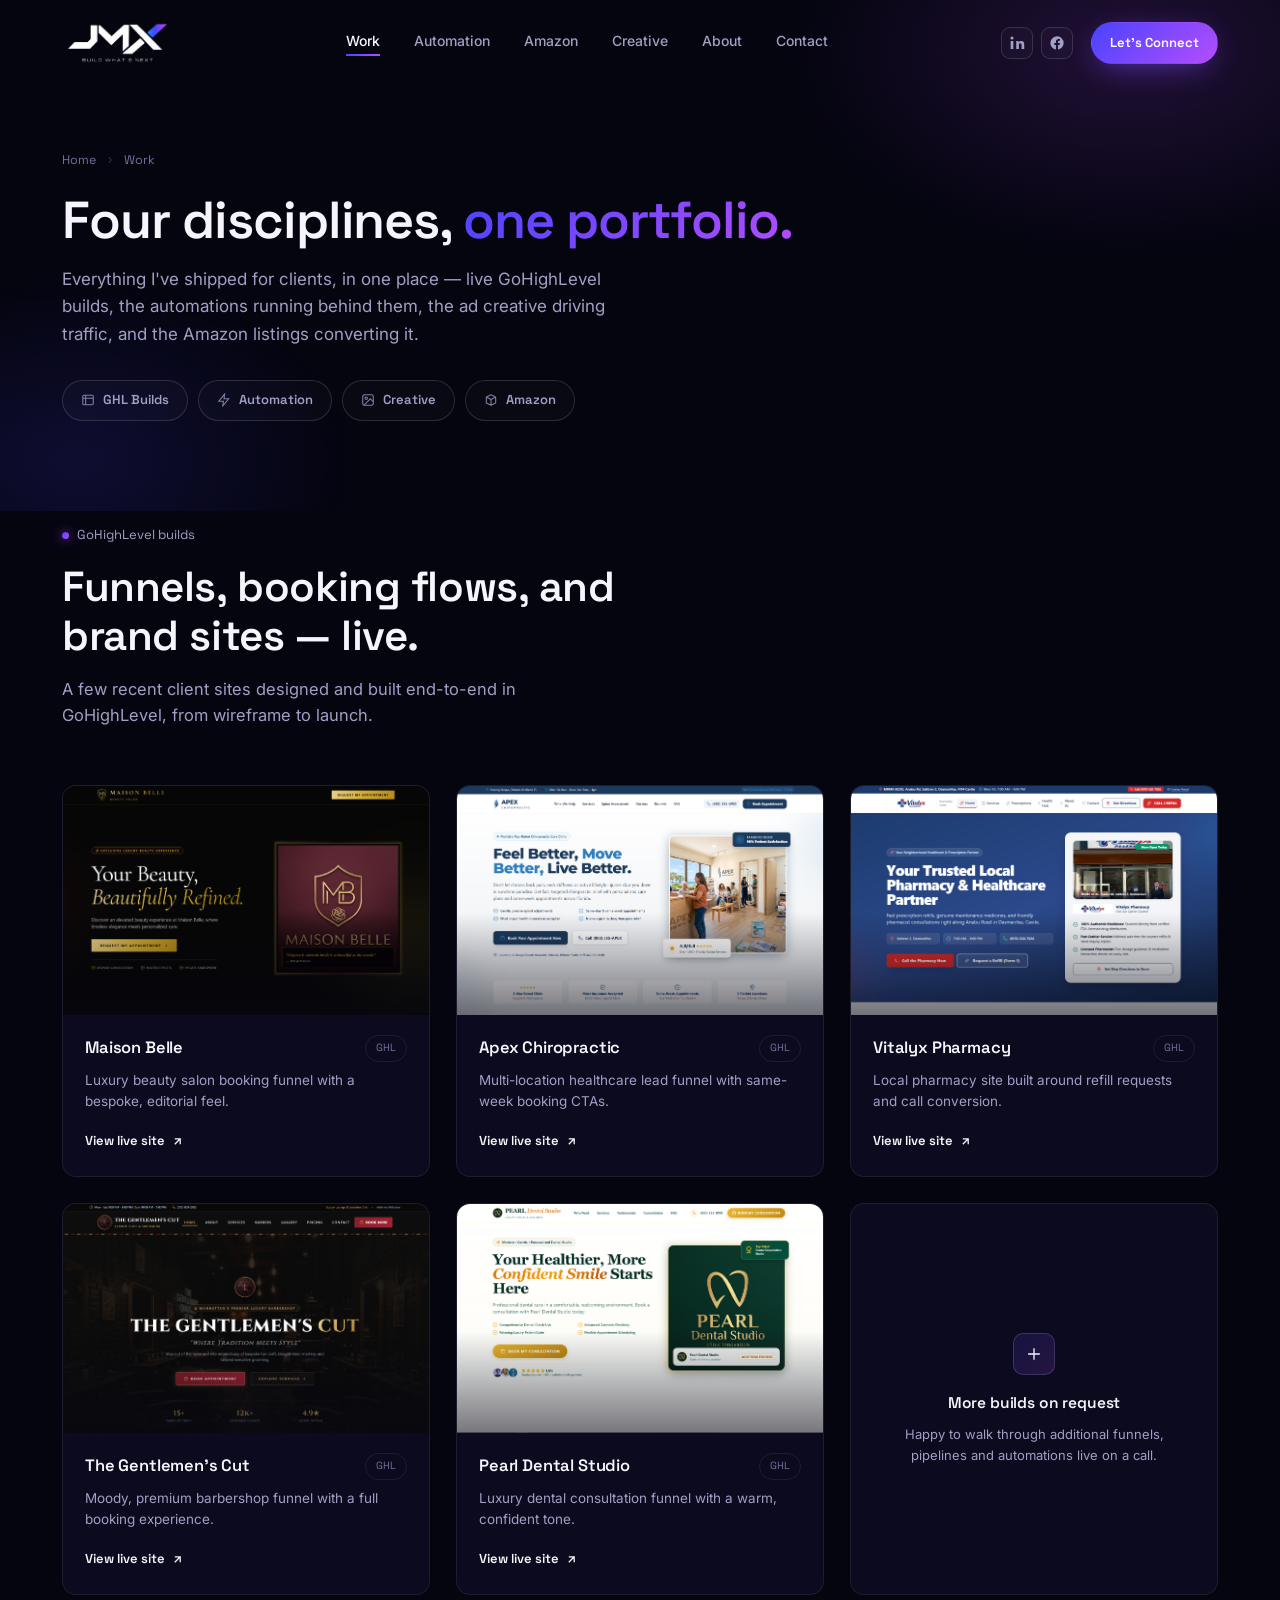
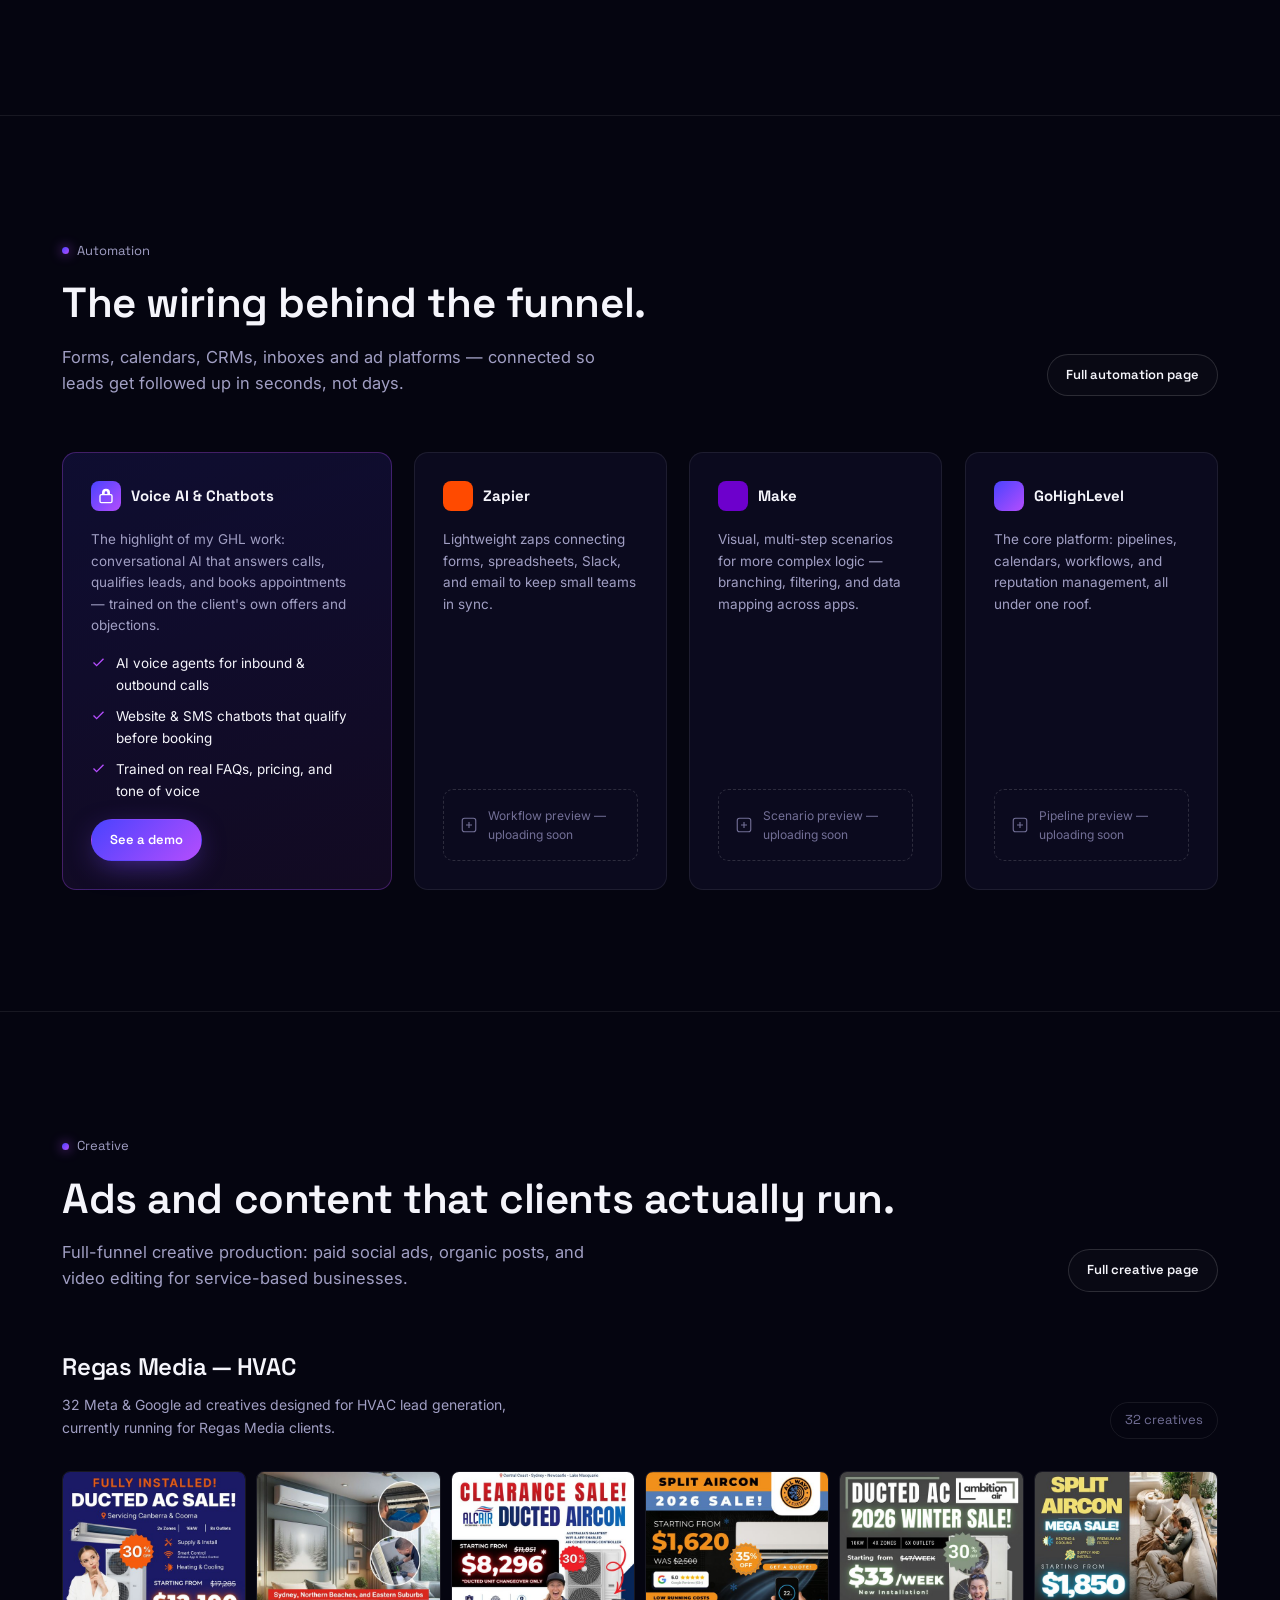
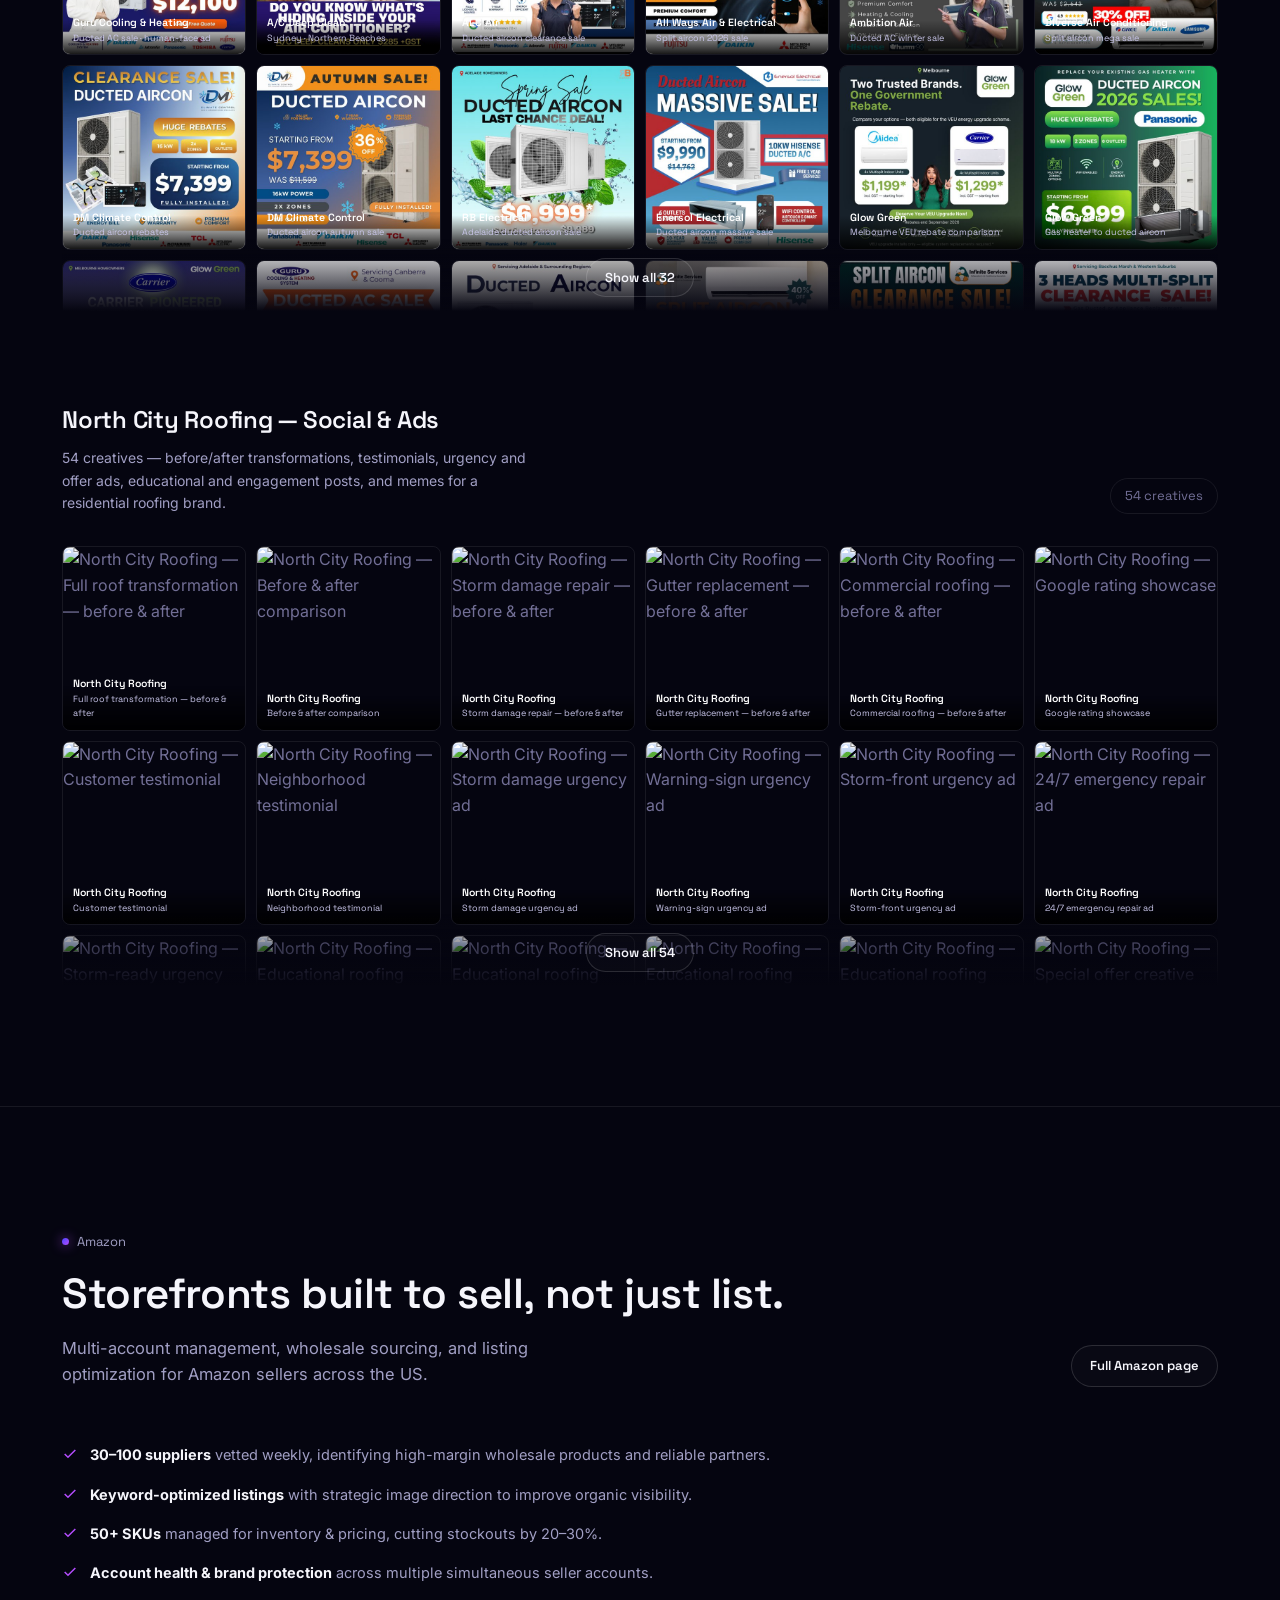
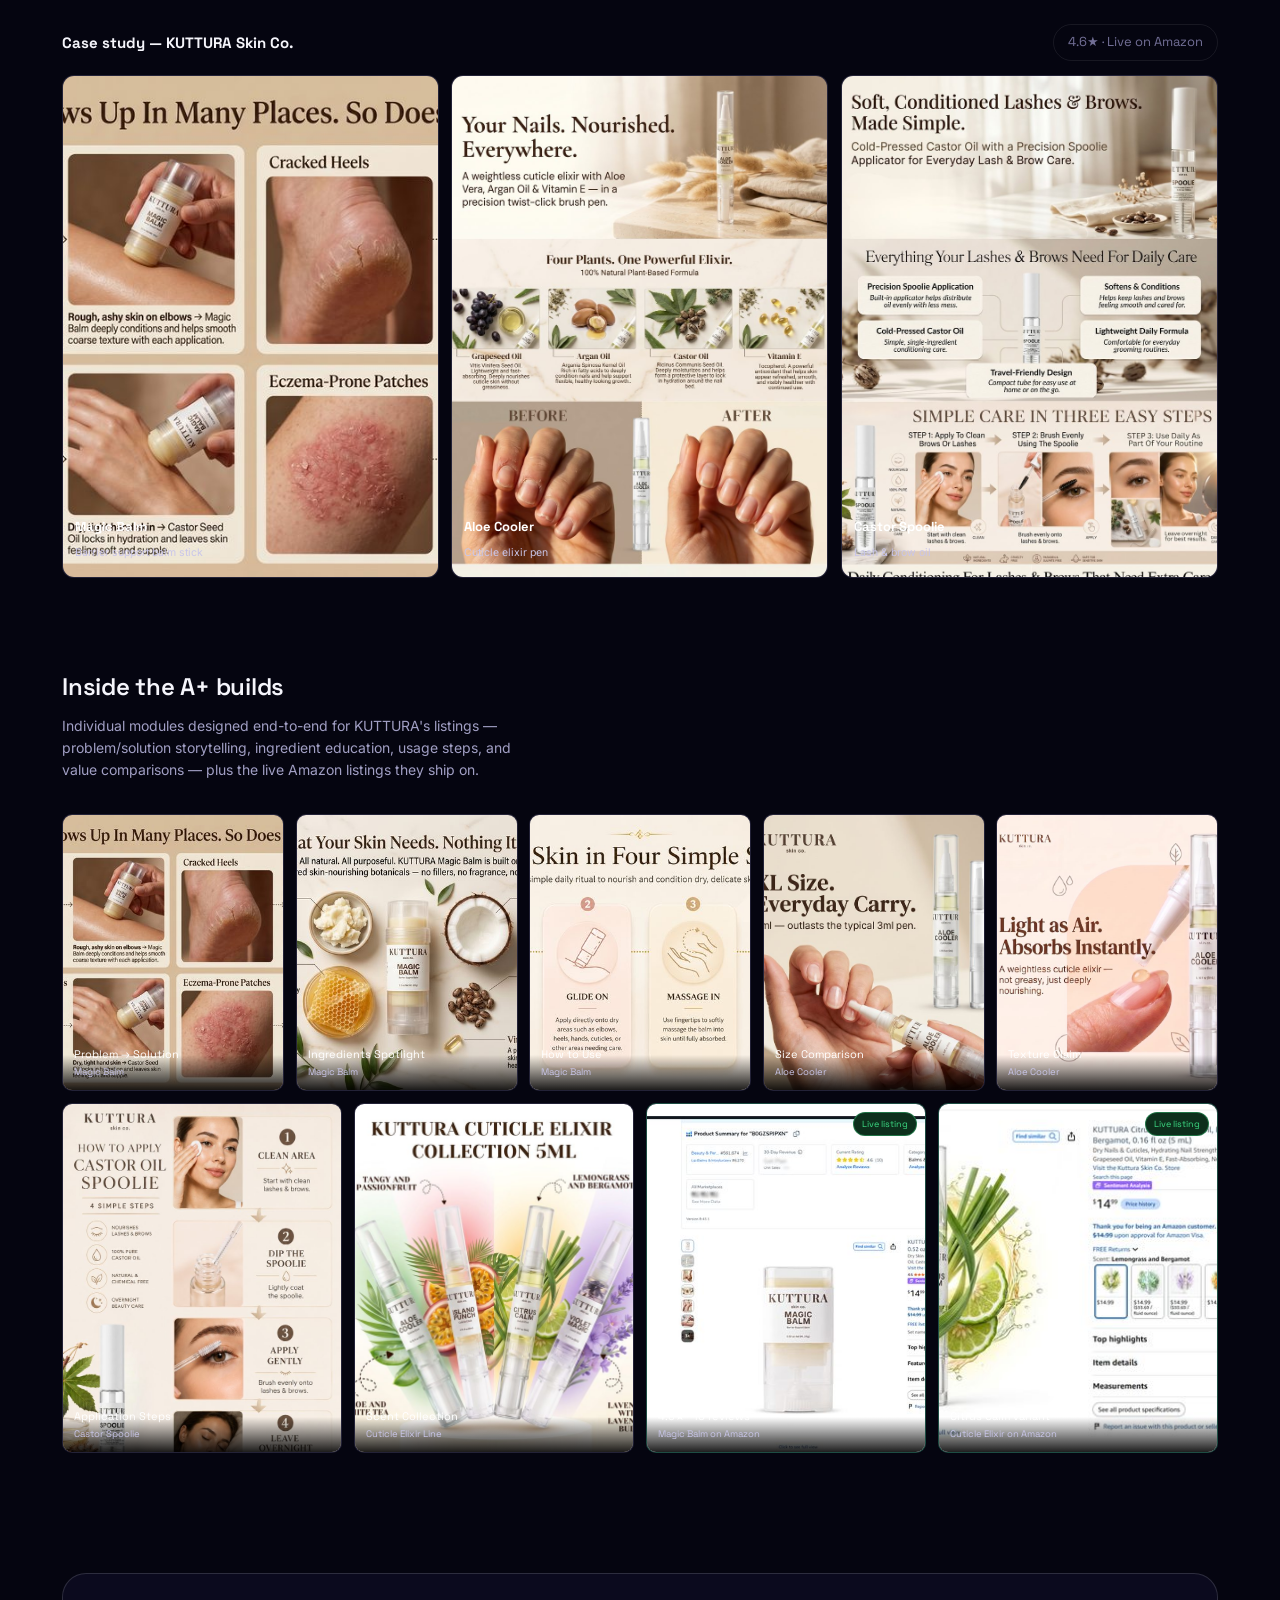
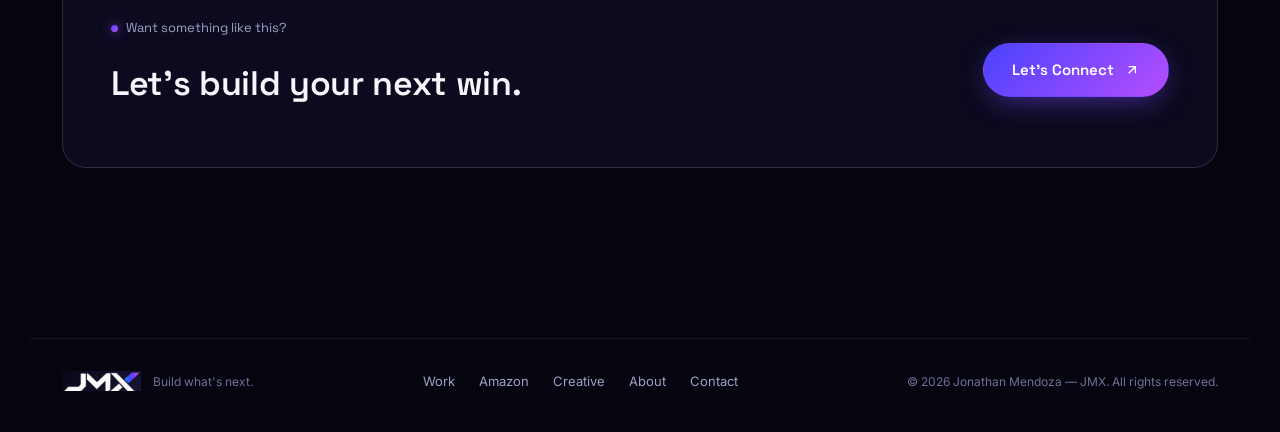
==== work.html @ 0660220a "Add files via upload" ====
<!DOCTYPE html>
<html lang="en">
<head>
<meta charset="UTF-8">
<meta name="viewport" content="width=device-width, initial-scale=1.0">
<link rel="icon" type="image/png" sizes="512x512" href="images/favicons/favicon-512.png">
<link rel="icon" type="image/png" sizes="48x48" href="images/favicons/favicon-48.png">
<link rel="icon" type="image/png" sizes="32x32" href="images/favicons/favicon-32.png">
<link rel="icon" type="image/png" sizes="16x16" href="images/favicons/favicon-16.png">
<link rel="apple-touch-icon" sizes="180x180" href="images/favicons/favicon-180.png">
<link rel="shortcut icon" href="images/favicons/favicon-32.png">
<title>Work — JMX | GHL, Automation, Creative &amp; Amazon by Jonathan Mendoza</title>
<meta name="description" content="The full portfolio: GoHighLevel funnels, AI automations, paid social creative, and Amazon A+ content — all designed and built end-to-end by Jonathan Mendoza (JMX).">
<link rel="preconnect" href="https://fonts.googleapis.com">
<link rel="preconnect" href="https://fonts.gstatic.com" crossorigin>
<link href="https://fonts.googleapis.com/css2?family=Space+Grotesk:wght@500;600;700&family=Inter:wght@400;500;600&display=swap" rel="stylesheet">
<link rel="stylesheet" href="style.css">
</head>
<body data-page="work">

<header class="nav">
  <div class="wrap">
    <a href="index.html" class="brand"><img src="assets/logo-nobg.png" alt="JMX — Build What's Next"></a>
    <nav class="nav-links" id="navLinks">
      <a href="work.html" data-page="work">Work</a>
      <a href="automation.html" data-page="automation">Automation</a>
      <a href="amazon.html" data-page="amazon">Amazon</a>
      <a href="creative.html" data-page="creative">Creative</a>
      <a href="about.html" data-page="about">About</a>
      <a href="contact.html" data-page="contact">Contact</a>
    </nav>
    <div class="nav-cta">
      <div class="nav-social">
        <a href="https://www.linkedin.com/in/jonathan-mendoza-c/" target="_blank" rel="noopener" class="nav-social-link" aria-label="Jonathan Mendoza on LinkedIn"><svg width="16" height="16" viewBox="0 0 24 24" fill="currentColor"><rect x="2.5" y="9" width="4" height="12"/><circle cx="4.5" cy="4.5" r="2.3"/><path d="M10.5 9h3.8v2.1h.05c.53-1 1.83-2.1 3.76-2.1 4.02 0 4.76 2.5 4.76 5.9V21h-4v-5.6c0-1.34-.02-3.06-1.87-3.06-1.87 0-2.16 1.46-2.16 2.96V21h-4V9z"/></svg></a>
        <a href="https://www.facebook.com/jonathan.mendoza.7839" target="_blank" rel="noopener" class="nav-social-link" aria-label="Jonathan Mendoza on Facebook"><svg width="16" height="16" viewBox="0 0 24 24" fill="currentColor"><path d="M22 12a10 10 0 10-11.56 9.88v-6.99H7.9V12h2.54V9.8c0-2.5 1.49-3.89 3.78-3.89 1.1 0 2.24.2 2.24.2v2.46h-1.26c-1.24 0-1.63.77-1.63 1.56V12h2.78l-.44 2.89h-2.34v6.99A10 10 0 0022 12z"/></svg></a>
      </div>
      <a href="contact.html" class="btn btn-primary btn-sm">Let's Connect</a>
      <button class="nav-toggle" aria-label="Toggle menu" aria-expanded="false" id="navToggle">
        <svg width="22" height="22" viewBox="0 0 24 24" fill="none" stroke="currentColor" stroke-width="2"><path d="M3 6h18M3 12h18M3 18h18"/></svg>
      </button>
    </div>
  </div>
</header>

<!-- ============================================================ HERO -->
<section class="page-hero">
  <div class="wrap">
    <div class="page-crumb reveal"><a href="index.html">Home</a><svg width="12" height="12" viewBox="0 0 24 24" fill="none" stroke="currentColor" stroke-width="2"><path d="M9 6l6 6-6 6"/></svg><span>Work</span></div>
    <h1 class="reveal">Four disciplines, <span>one portfolio.</span></h1>
    <p class="sub reveal">Everything I've shipped for clients, in one place — live GoHighLevel builds, the automations running behind them, the ad creative driving traffic, and the Amazon listings converting it.</p>
    <div class="work-subnav reveal">
      <a href="#ghl-builds"><svg width="14" height="14" viewBox="0 0 24 24" fill="none" stroke="currentColor" stroke-width="1.8"><rect x="3" y="4" width="18" height="16" rx="2"/><path d="M3 9h18M8 4v16"/></svg>GHL Builds</a>
      <a href="#automation-work"><svg width="14" height="14" viewBox="0 0 24 24" fill="none" stroke="currentColor" stroke-width="1.8"><path d="M13 2L3 14h8l-1 8 10-12h-8l1-8z"/></svg>Automation</a>
      <a href="#creative-work"><svg width="14" height="14" viewBox="0 0 24 24" fill="none" stroke="currentColor" stroke-width="1.8"><rect x="3" y="3" width="18" height="18" rx="3"/><circle cx="9" cy="9" r="2"/><path d="M21 15l-5-5L5 21"/></svg>Creative</a>
      <a href="#amazon-work"><svg width="14" height="14" viewBox="0 0 24 24" fill="none" stroke="currentColor" stroke-width="1.8"><path d="M20 7l-8-4-8 4m16 0l-8 4m8-4v10l-8 4m0-10L4 7m8 4v10M4 7v10l8 4"/></svg>Amazon</a>
    </div>
  </div>
</section>

<!-- ============================================================ GHL BUILDS -->
<section class="section-pad" id="ghl-builds" style="padding-top:10px;">
  <div class="wrap">
    <div class="section-head reveal">
      <span class="kicker">GoHighLevel builds</span>
      <h2>Funnels, booking flows, and brand sites — live.</h2>
      <p class="lede">A few recent client sites designed and built end-to-end in GoHighLevel, from wireframe to launch.</p>
    </div>
    <div class="work-grid" data-stagger>
      <a class="work-card tilt" href="https://belle-booking.vibepreview.com/" target="_blank" rel="noopener">
        <div class="work-shot"><img src="assets/work-maisonbelle.png" alt="Maison Belle website"></div>
        <div class="work-body">
          <div class="row"><h3>Maison Belle</h3><span class="stack-pill">GHL</span></div>
          <p>Luxury beauty salon booking funnel with a bespoke, editorial feel.</p>
          <span class="work-link">View live site <svg width="13" height="13" viewBox="0 0 24 24" fill="none" stroke="currentColor" stroke-width="2.4"><path d="M7 17L17 7M7 7h10v10"/></svg></span>
        </div>
      </a>
      <a class="work-card tilt" href="https://apex-chiropractic.vibepreview.com/" target="_blank" rel="noopener">
        <div class="work-shot"><img src="assets/work-apex.png" alt="Apex Chiropractic website"></div>
        <div class="work-body">
          <div class="row"><h3>Apex Chiropractic</h3><span class="stack-pill">GHL</span></div>
          <p>Multi-location healthcare lead funnel with same-week booking CTAs.</p>
          <span class="work-link">View live site <svg width="13" height="13" viewBox="0 0 24 24" fill="none" stroke="currentColor" stroke-width="2.4"><path d="M7 17L17 7M7 7h10v10"/></svg></span>
        </div>
      </a>
      <a class="work-card tilt" href="https://vitalyx-connect-2.vibepreview.com/" target="_blank" rel="noopener">
        <div class="work-shot"><img src="assets/work-vitalyx.png" alt="Vitalyx Pharmacy website"></div>
        <div class="work-body">
          <div class="row"><h3>Vitalyx Pharmacy</h3><span class="stack-pill">GHL</span></div>
          <p>Local pharmacy site built around refill requests and call conversion.</p>
          <span class="work-link">View live site <svg width="13" height="13" viewBox="0 0 24 24" fill="none" stroke="currentColor" stroke-width="2.4"><path d="M7 17L17 7M7 7h10v10"/></svg></span>
        </div>
      </a>
      <a class="work-card tilt" href="https://gentlemen-s-elite.vibepreview.com/" target="_blank" rel="noopener">
        <div class="work-shot"><img src="assets/work-gentlemen.png" alt="The Gentlemen's Cut website"></div>
        <div class="work-body">
          <div class="row"><h3>The Gentlemen's Cut</h3><span class="stack-pill">GHL</span></div>
          <p>Moody, premium barbershop funnel with a full booking experience.</p>
          <span class="work-link">View live site <svg width="13" height="13" viewBox="0 0 24 24" fill="none" stroke="currentColor" stroke-width="2.4"><path d="M7 17L17 7M7 7h10v10"/></svg></span>
        </div>
      </a>
      <a class="work-card tilt" href="https://preview-1788531318938844765.vibepreview.com/" target="_blank" rel="noopener">
        <div class="work-shot"><img src="assets/work-pearl.png" alt="Pearl Dental Studio website"></div>
        <div class="work-body">
          <div class="row"><h3>Pearl Dental Studio</h3><span class="stack-pill">GHL</span></div>
          <p>Luxury dental consultation funnel with a warm, confident tone.</p>
          <span class="work-link">View live site <svg width="13" height="13" viewBox="0 0 24 24" fill="none" stroke="currentColor" stroke-width="2.4"><path d="M7 17L17 7M7 7h10v10"/></svg></span>
        </div>
      </a>
      <div class="work-card tilt" style="display:flex;align-items:center;justify-content:center;text-align:center;padding:40px 26px;">
        <div>
          <div class="icon" style="width:42px;height:42px;border-radius:10px;display:flex;align-items:center;justify-content:center;background:var(--grad-soft);border:1px solid var(--border-2);margin:0 auto 16px;">
            <svg width="20" height="20" viewBox="0 0 24 24" fill="none" stroke="currentColor" stroke-width="1.6"><path d="M12 5v14M5 12h14"/></svg>
          </div>
          <h3 style="font-size:15.5px;margin-bottom:8px;">More builds on request</h3>
          <p style="font-size:13px;color:var(--muted);">Happy to walk through additional funnels, pipelines and automations live on a call.</p>
        </div>
      </div>
    </div>
  </div>
</section>

<!-- ============================================================ AUTOMATION -->
<section class="section-pad" id="automation-work" style="border-top:1px solid var(--border);">
  <div class="wrap">
    <div class="section-head reveal" style="display:flex;align-items:flex-end;justify-content:space-between;gap:20px;flex-wrap:wrap;max-width:none;">
      <div>
        <span class="kicker">Automation</span>
        <h2>The wiring behind the funnel.</h2>
        <p class="lede">Forms, calendars, CRMs, inboxes and ad platforms — connected so leads get followed up in seconds, not days.</p>
      </div>
      <a href="automation.html" class="btn btn-ghost btn-sm">Full automation page</a>
    </div>

    <div class="auto-grid" data-stagger>
      <div class="auto-card feature tilt">
        <div class="plat">
          <div class="swatch" style="background:var(--grad);display:flex;align-items:center;justify-content:center;">
            <svg width="16" height="16" viewBox="0 0 24 24" fill="none" stroke="#fff" stroke-width="2"><path d="M12 2a5 5 0 00-5 5v3H5a2 2 0 00-2 2v8a2 2 0 002 2h14a2 2 0 002-2v-8a2 2 0 00-2-2h-2V7a5 5 0 00-5-5zm0 2a3 3 0 013 3v3H9V7a3 3 0 013-3z"/></svg>
          </div>
          <b>Voice AI &amp; Chatbots</b>
        </div>
        <p>The highlight of my GHL work: conversational AI that answers calls, qualifies leads, and books appointments — trained on the client's own offers and objections.</p>
        <ul>
          <li><svg width="15" height="15" viewBox="0 0 24 24" fill="none" stroke="currentColor" stroke-width="2.2"><path d="M20 6L9 17l-5-5"/></svg>AI voice agents for inbound &amp; outbound calls</li>
          <li><svg width="15" height="15" viewBox="0 0 24 24" fill="none" stroke="currentColor" stroke-width="2.2"><path d="M20 6L9 17l-5-5"/></svg>Website &amp; SMS chatbots that qualify before booking</li>
          <li><svg width="15" height="15" viewBox="0 0 24 24" fill="none" stroke="currentColor" stroke-width="2.2"><path d="M20 6L9 17l-5-5"/></svg>Trained on real FAQs, pricing, and tone of voice</li>
        </ul>
        <a href="contact.html" class="btn btn-primary btn-sm" style="align-self:flex-start;">See a demo</a>
      </div>

      <div class="auto-card tilt">
        <div class="plat">
          <div class="swatch" style="background:#FF4A00;"></div>
          <b>Zapier</b>
        </div>
        <p>Lightweight zaps connecting forms, spreadsheets, Slack, and email to keep small teams in sync.</p>
        <div class="auto-placeholder">
          <svg width="18" height="18" viewBox="0 0 24 24" fill="none" stroke="currentColor" stroke-width="1.5"><rect x="3" y="3" width="18" height="18" rx="3"/><path d="M8 12h8M12 8v8"/></svg>
          Workflow preview — uploading soon
        </div>
      </div>

      <div class="auto-card tilt">
        <div class="plat">
          <div class="swatch" style="background:#6D00CC;"></div>
          <b>Make</b>
        </div>
        <p>Visual, multi-step scenarios for more complex logic — branching, filtering, and data mapping across apps.</p>
        <div class="auto-placeholder">
          <svg width="18" height="18" viewBox="0 0 24 24" fill="none" stroke="currentColor" stroke-width="1.5"><rect x="3" y="3" width="18" height="18" rx="3"/><path d="M8 12h8M12 8v8"/></svg>
          Scenario preview — uploading soon
        </div>
      </div>

      <div class="auto-card tilt">
        <div class="plat">
          <div class="swatch" style="background:var(--grad);"></div>
          <b>GoHighLevel</b>
        </div>
        <p>The core platform: pipelines, calendars, workflows, and reputation management, all under one roof.</p>
        <div class="auto-placeholder">
          <svg width="18" height="18" viewBox="0 0 24 24" fill="none" stroke="currentColor" stroke-width="1.5"><rect x="3" y="3" width="18" height="18" rx="3"/><path d="M8 12h8M12 8v8"/></svg>
          Pipeline preview — uploading soon
        </div>
      </div>
    </div>
  </div>
</section>

<!-- ============================================================ CREATIVE -->
<section class="section-pad" id="creative-work" style="border-top:1px solid var(--border);">
  <div class="wrap">
    <div class="section-head reveal" style="display:flex;align-items:flex-end;justify-content:space-between;gap:20px;flex-wrap:wrap;max-width:none;">
      <div>
        <span class="kicker">Creative</span>
        <h2>Ads and content that clients actually run.</h2>
        <p class="lede">Full-funnel creative production: paid social ads, organic posts, and video editing for service-based businesses.</p>
      </div>
      <a href="creative.html" class="btn btn-ghost btn-sm">Full creative page</a>
    </div>

    <div class="gallery-block reveal">
      <div class="gallery-head">
        <div>
          <h3>Regas Media — HVAC</h3>
          <p>32 Meta &amp; Google ad creatives designed for HVAC lead generation, currently running for Regas Media clients.</p>
        </div>
        <span class="gallery-count">32 creatives</span>
      </div>
      <div class="gallery-wrap">
        <div class="gallery-grid" id="gallery-hvac"></div>
        <div class="gallery-fade">
          <button class="btn btn-ghost btn-sm gallery-toggle" data-target="gallery-hvac">Show all 32</button>
        </div>
      </div>
    </div>

    <div class="gallery-block reveal">
      <div class="gallery-head">
        <div>
          <h3>North City Roofing — Social &amp; Ads</h3>
          <p>54 creatives — before/after transformations, testimonials, urgency and offer ads, educational and engagement posts, and memes for a residential roofing brand.</p>
        </div>
        <span class="gallery-count">54 creatives</span>
      </div>
      <div class="gallery-wrap">
        <div class="gallery-grid" id="gallery-roofing"></div>
        <div class="gallery-fade">
          <button class="btn btn-ghost btn-sm gallery-toggle" data-target="gallery-roofing">Show all 54</button>
        </div>
      </div>
    </div>
  </div>
</section>

<!-- ============================================================ AMAZON -->
<section class="section-pad" id="amazon-work" style="border-top:1px solid var(--border);">
  <div class="wrap">
    <div class="section-head reveal" style="display:flex;align-items:flex-end;justify-content:space-between;gap:20px;flex-wrap:wrap;max-width:none;">
      <div>
        <span class="kicker">Amazon</span>
        <h2>Storefronts built to sell, not just list.</h2>
        <p class="lede">Multi-account management, wholesale sourcing, and listing optimization for Amazon sellers across the US.</p>
      </div>
      <a href="amazon.html" class="btn btn-ghost btn-sm">Full Amazon page</a>
    </div>

    <ul class="amazon-list reveal" style="max-width:720px;margin-bottom:40px;">
      <li><svg width="16" height="16" viewBox="0 0 24 24" fill="none" stroke="currentColor" stroke-width="2.2"><path d="M20 6L9 17l-5-5"/></svg><span><b>30–100 suppliers</b> vetted weekly, identifying high-margin wholesale products and reliable partners.</span></li>
      <li><svg width="16" height="16" viewBox="0 0 24 24" fill="none" stroke="currentColor" stroke-width="2.2"><path d="M20 6L9 17l-5-5"/></svg><span><b>Keyword-optimized listings</b> with strategic image direction to improve organic visibility.</span></li>
      <li><svg width="16" height="16" viewBox="0 0 24 24" fill="none" stroke="currentColor" stroke-width="2.2"><path d="M20 6L9 17l-5-5"/></svg><span><b>50+ SKUs</b> managed for inventory &amp; pricing, cutting stockouts by 20–30%.</span></li>
      <li><svg width="16" height="16" viewBox="0 0 24 24" fill="none" stroke="currentColor" stroke-width="2.2"><path d="M20 6L9 17l-5-5"/></svg><span><b>Account health &amp; brand protection</b> across multiple simultaneous seller accounts.</span></li>
    </ul>

    <div style="margin-bottom:14px;display:flex;align-items:center;justify-content:space-between;gap:10px;flex-wrap:wrap;" class="reveal">
      <b style="font-family:'Space Grotesk',sans-serif;font-size:15px;">Case study — KUTTURA Skin Co.</b>
      <span class="gallery-count">4.6★ · Live on Amazon</span>
    </div>
    <div class="case-stack" data-stagger>
      <div class="case-card tilt">
        <img src="assets/amazon/case-magicbalm-hero.jpg" alt="KUTTURA Magic Balm Amazon A+ content">
        <div class="case-meta"><b>Magic Balm</b><span>Barrier support balm stick</span></div>
      </div>
      <div class="case-card tilt">
        <img src="assets/amazon/case-aloecooler-hero.jpg" alt="KUTTURA Aloe Cooler Amazon A+ content">
        <div class="case-meta"><b>Aloe Cooler</b><span>Cuticle elixir pen</span></div>
      </div>
      <div class="case-card tilt">
        <img src="assets/amazon/case-spoolie-hero.jpg" alt="KUTTURA Castor Spoolie Amazon A+ content">
        <div class="case-meta"><b>Castor Spoolie</b><span>Lash &amp; brow oil</span></div>
      </div>
    </div>

    <div class="amazon-modules reveal">
      <div class="gallery-head">
        <div>
          <h3>Inside the A+ builds</h3>
          <p>Individual modules designed end-to-end for KUTTURA's listings — problem/solution storytelling, ingredient education, usage steps, and value comparisons — plus the live Amazon listings they ship on.</p>
        </div>
      </div>
      <div class="amod-grid" data-stagger>
        <div class="amod-tile tilt"><img src="assets/amazon/mod-magicbalm-problem.jpg" alt="Magic Balm problem/solution module"><div class="cap">Problem → Solution<small>Magic Balm</small></div></div>
        <div class="amod-tile tilt"><img src="assets/amazon/mod-magicbalm-ingredients.jpg" alt="Magic Balm ingredients spotlight module"><div class="cap">Ingredients Spotlight<small>Magic Balm</small></div></div>
        <div class="amod-tile tilt"><img src="assets/amazon/mod-magicbalm-howtouse.jpg" alt="Magic Balm how to use module"><div class="cap">How to Use<small>Magic Balm</small></div></div>
        <div class="amod-tile tilt"><img src="assets/amazon/mod-aloecooler-xlsize.jpg" alt="Aloe Cooler XL size comparison module"><div class="cap">Size Comparison<small>Aloe Cooler</small></div></div>
        <div class="amod-tile tilt"><img src="assets/amazon/mod-aloecooler-lightasair.jpg" alt="Aloe Cooler texture claim module"><div class="cap">Texture Claim<small>Aloe Cooler</small></div></div>
        <div class="amod-tile tilt"><img src="assets/amazon/mod-spoolie-application.jpg" alt="Castor Spoolie application steps module"><div class="cap">Application Steps<small>Castor Spoolie</small></div></div>
        <div class="amod-tile tilt"><img src="assets/amazon/mod-cuticle-collection.jpg" alt="KUTTURA cuticle elixir scent collection"><div class="cap">Scent Collection<small>Cuticle Elixir Line</small></div></div>
        <div class="amod-tile tilt proof"><span class="badge">Live listing</span><img src="assets/amazon/proof-magicbalm-listing.jpg" alt="Magic Balm live Amazon listing, 4.6 stars"><div class="cap">4.6★ · 10 reviews<small>Magic Balm on Amazon</small></div></div>
        <div class="amod-tile tilt proof"><span class="badge">Live listing</span><img src="assets/amazon/proof-citruscalm-listing.jpg" alt="Citrus Calm live Amazon listing"><div class="cap">Citrus Calm variant<small>Cuticle Elixir on Amazon</small></div></div>
      </div>
    </div>
  </div>
</section>

<!-- ============================================================ MID CTA -->
<section class="section-pad" style="padding-top:0;">
  <div class="wrap">
    <div class="contact-inner compact reveal">
      <div>
        <span class="kicker">Want something like this?</span>
        <h2 style="font-size:clamp(24px,3.4vw,34px);">Let's build your next win.</h2>
      </div>
      <a href="contact.html" class="btn btn-primary">Let's Connect <svg width="16" height="16" viewBox="0 0 24 24" fill="none" stroke="currentColor" stroke-width="2"><path d="M7 17L17 7M7 7h10v10"/></svg></a>
    </div>
  </div>
</section>

<footer class="footer">
  <div class="wrap">
    <div class="footer-brand"><img src="assets/logo-mark.png" alt="JMX"><span>Build what's next.</span></div>
    <div class="footer-links">
      <a href="work.html" data-page="work">Work</a>
      <a href="amazon.html" data-page="amazon">Amazon</a>
      <a href="creative.html" data-page="creative">Creative</a>
      <a href="about.html" data-page="about">About</a>
      <a href="contact.html" data-page="contact">Contact</a>
    </div>
    <small>&copy; <span id="year"></span> Jonathan Mendoza — JMX. All rights reserved.</small>
  </div>
</footer>

<script src="script.js"></script>
</body>
</html>
---- style.css ----
/* ============================================================
   JMX — Jonathan Mendoza · Build What's Next
   Design tokens
   ============================================================ */
:root{
  --void:#050510;
  --panel:#0b0a1e;
  --panel-2:#100f26;
  --panel-3:#15132f;
  --border:rgba(255,255,255,.08);
  --border-2:rgba(255,255,255,.14);
  --blue:#4a43fe;
  --purple:#b44dfd;
  --grad:linear-gradient(135deg,var(--blue) 0%,var(--purple) 100%);
  --grad-soft:linear-gradient(135deg,rgba(74,67,254,.16),rgba(180,77,253,.16));
  --ink:#f5f5fb;
  --muted:#a19fc4;
  --muted-2:#726f96;
  --max:1220px;
  --radius:14px;
  --serif-track:.14em;
}

*,*::before,*::after{box-sizing:border-box;}
html{scroll-behavior:smooth;overflow-x:hidden;width:100%;}
body{
  margin:0;
  background:var(--void);
  color:var(--ink);
  font-family:'Inter',-apple-system,BlinkMacSystemFont,sans-serif;
  font-size:16px;
  line-height:1.6;
  -webkit-font-smoothing:antialiased;
  overflow-x:hidden;
  opacity:0;
  animation:pageIn .6s ease forwards;
}
body.leaving{animation:pageOut .35s ease forwards;}
@keyframes pageIn{from{opacity:0;}to{opacity:1;}}
@keyframes pageOut{from{opacity:1;}to{opacity:0;}}
h1,h2,h3,h4{
  font-family:'Space Grotesk',sans-serif;
  margin:0;
  font-weight:600;
  letter-spacing:-.01em;
}
p{margin:0;}
a{color:inherit;text-decoration:none;}
img{max-width:100%;display:block;}
button{font-family:inherit;cursor:pointer;}
ul{margin:0;padding:0;list-style:none;}

.wrap{max-width:var(--max);margin:0 auto;padding:0 32px;}
@media(max-width:720px){.wrap{padding:0 20px;}}

section{position:relative;scroll-margin-top:96px;}
.section-pad{padding:120px 0;}
@media(max-width:900px){.section-pad{padding:76px 0;}}

:focus-visible{outline:2px solid var(--blue);outline-offset:3px;border-radius:4px;}

.reduce-motion,
@media (prefers-reduced-motion: reduce){
  *{animation-duration:.001ms !important;animation-iteration-count:1 !important;transition-duration:.001ms !important;scroll-behavior:auto !important;}
}

/* -------------------- shared bits -------------------- */
.kicker{
  display:inline-flex;
  align-items:center;
  gap:8px;
  font-size:13px;
  color:var(--muted);
  font-family:'Space Grotesk',sans-serif;
  margin-bottom:18px;
}
.kicker::before{
  content:'';
  width:7px;height:7px;border-radius:50%;
  background:var(--grad);
  box-shadow:0 0 12px rgba(180,77,253,.8);
}
.section-head{max-width:640px;margin-bottom:56px;}
.section-head h2{font-size:clamp(28px,4vw,42px);line-height:1.15;}
.section-head .lede{margin-top:16px;color:var(--muted);font-size:16.5px;max-width:560px;}

.btn{
  display:inline-flex;align-items:center;justify-content:center;gap:10px;
  padding:14px 28px;border-radius:999px;
  font-family:'Space Grotesk',sans-serif;font-size:15px;font-weight:600;
  border:1px solid transparent;transition:transform .25s ease,box-shadow .25s ease;
  white-space:nowrap;
}
.btn-primary{
  background:var(--grad);color:#fff;
  box-shadow:0 8px 30px -8px rgba(120,70,250,.65);
}
.btn-primary:hover{transform:translateY(-2px);box-shadow:0 14px 34px -8px rgba(120,70,250,.8);}
.btn-ghost{
  background:rgba(255,255,255,.02);
  border-color:var(--border-2);color:var(--ink);
}
.btn-ghost:hover{border-color:rgba(255,255,255,.4);background:rgba(255,255,255,.05);}
.btn-sm{padding:10px 18px;font-size:13px;}

.tag{
  display:inline-flex;align-items:center;gap:7px;
  padding:8px 16px;border-radius:999px;
  border:1px solid var(--border-2);
  background:rgba(255,255,255,.03);
  font-size:13.5px;color:var(--ink);
  font-family:'Space Grotesk',sans-serif;
}
.tag .dot{width:6px;height:6px;border-radius:50%;background:var(--grad);}

/* ============================================================
   NAV
   ============================================================ */
.nav{
  position:fixed;top:0;left:0;right:0;z-index:100;
  padding:18px 0;
  transition:background .3s ease,border-color .3s ease,padding .3s ease;
  border-bottom:1px solid transparent;
}
/* Solid (non-translucent) background once scrolled, so page content
   never shows/ghosts through the nav bar behind it. */
.nav.scrolled{
  background:var(--void);
  backdrop-filter:blur(14px);
  border-bottom-color:var(--border);
  padding:12px 0;
  box-shadow:0 1px 0 rgba(0,0,0,.4);
}
.scroll-progress{
  position:fixed;top:0;left:0;height:2.5px;width:0%;
  background:var(--grad);z-index:200;
  box-shadow:0 0 10px rgba(150,90,250,.6);
  transition:width .1s linear;
}
.nav .wrap{display:flex;align-items:center;justify-content:space-between;gap:24px;}
.brand{display:flex;align-items:center;gap:10px;}
.brand img{height:50px;width:auto;}
.nav-links{display:flex;align-items:center;gap:34px;}
.nav-links a{
  font-size:14px;color:var(--muted);font-weight:500;
  transition:color .2s ease;position:relative;
  padding-bottom:3px;
}
.nav-links a::after{
  content:'';position:absolute;left:0;bottom:0;width:0;height:1.5px;
  background:var(--grad);transition:width .25s ease;
}
.nav-links a:hover{color:var(--ink);}
.nav-links a:hover::after{width:100%;}
.nav-links a.active{color:var(--ink);}
.nav-links a.active::after{width:100%;}
.nav-cta{display:flex;align-items:center;gap:18px;}
.nav-social{display:flex;align-items:center;gap:8px;}
.nav-social-link{
  width:32px;height:32px;border-radius:9px;flex:none;
  display:flex;align-items:center;justify-content:center;
  border:1px solid var(--border-2);color:var(--muted);
  background:rgba(255,255,255,.02);
  transition:color .2s ease,border-color .2s ease,background .2s ease,transform .2s ease;
}
.nav-social-link:hover{color:#fff;border-color:transparent;background:var(--grad);transform:translateY(-2px);}
@media(max-width:520px){.nav-social{display:none;}}
.nav-toggle{display:none;background:none;border:none;color:var(--ink);padding:6px;}
@media(max-width:900px){
  .nav-links{
    position:fixed;top:0;right:0;height:100vh;width:min(78vw,320px);
    background:var(--panel);border-left:1px solid var(--border);
    flex-direction:column;justify-content:center;align-items:flex-start;
    padding:40px;gap:26px;
    transform:translateX(100%);transition:transform .35s ease;
  }
  .nav-links.open{transform:translateX(0);}
  .nav-links a{font-size:18px;}
  .nav-cta .btn-primary{display:none;}
  .nav-toggle{display:block;}
}

/* ============================================================
   HERO
   ============================================================ */
.hero{
  padding:170px 0 100px;
  position:relative;
  overflow:hidden;
}
#hero-canvas{position:absolute;inset:0;z-index:0;opacity:.55;}
.hero::after{
  content:'';position:absolute;inset:0;z-index:0;
  background:
    radial-gradient(600px 400px at 85% 15%,rgba(180,77,253,.18),transparent 60%),
    radial-gradient(500px 350px at 10% 85%,rgba(74,67,254,.16),transparent 60%);
  pointer-events:none;
}
.hero .wrap{position:relative;z-index:2;}
.hero-grid{
  display:grid;grid-template-columns:1.05fr .95fr;gap:60px;align-items:center;
}
@media(max-width:980px){.hero-grid{grid-template-columns:1fr;gap:64px;}}

.hero-roles{display:flex;flex-wrap:wrap;gap:10px;margin-bottom:26px;}

.hero h1{
  font-size:clamp(40px,6vw,68px);
  line-height:1.02;
  letter-spacing:-.02em;
}
.hero h1 span{
  background:var(--grad);
  -webkit-background-clip:text;background-clip:text;color:transparent;
}
.hero .sub{
  margin-top:24px;color:var(--muted);font-size:18px;max-width:520px;line-height:1.65;
}
.hero-actions{display:flex;gap:16px;margin-top:38px;flex-wrap:wrap;}

.hero-stats{
  display:grid;grid-template-columns:repeat(4,auto);gap:36px;
  margin-top:64px;padding-top:34px;border-top:1px solid var(--border);
  max-width:640px;
}
.hero-stats .stat b{
  display:block;font-family:'Space Grotesk',sans-serif;font-size:26px;
  background:var(--grad);-webkit-background-clip:text;background-clip:text;color:transparent;
}
.hero-stats .stat span{font-size:12.5px;color:var(--muted-2);}
@media(max-width:640px){.hero-stats{grid-template-columns:repeat(2,1fr);gap:26px 20px;}}

/* -------- phone mockup -------- */
.phone-stage{display:flex;justify-content:center;position:relative;perspective:1400px;}
.phone{
  position:relative;width:290px;aspect-ratio:290/598;
  border-radius:44px;padding:4px;
  background:var(--grad);
  box-shadow:0 40px 90px -30px rgba(90,60,240,.55),0 0 0 1px rgba(255,255,255,.06);
  animation:floatY 6s ease-in-out infinite;
  transform-style:preserve-3d;
  transition:transform .25s cubic-bezier(.16,.8,.3,1);
  will-change:transform;
  cursor:pointer;
  -webkit-tap-highlight-color:transparent;
}
.phone:focus-visible{outline:2px solid #fff;outline-offset:6px;}
.phone-tap-hint{
  position:absolute;inset:0;z-index:8;border-radius:40px;
  display:flex;align-items:center;justify-content:center;
  background:rgba(5,5,16,.4);opacity:0;transition:opacity .3s ease;
  pointer-events:none;
}
.phone-tap-hint span{
  display:flex;align-items:center;gap:8px;
  background:rgba(10,9,24,.9);border:1px solid var(--border-2);
  padding:10px 16px;border-radius:999px;
  font-family:'Space Grotesk',sans-serif;font-size:12.5px;font-weight:600;color:#fff;
  backdrop-filter:blur(6px);
}
.phone:hover .phone-tap-hint,.phone:focus-visible .phone-tap-hint{opacity:1;}
.phone-inner{
  height:100%;width:100%;border-radius:40px;background:#08070f;
  padding:10px;position:relative;overflow:hidden;
  border:1px solid rgba(255,255,255,.08);
}
.phone-notch{
  position:absolute;top:10px;left:50%;transform:translateX(-50%);
  width:96px;height:22px;background:#08070f;border-radius:14px;z-index:5;
}
.phone-screen{
  position:relative;height:100%;width:100%;border-radius:30px;overflow:hidden;
  background:#0d0b1f;
}
.phone-slide{
  position:absolute;inset:0;opacity:0;transition:opacity 1s ease;
  display:flex;align-items:center;justify-content:center;
}
.phone-slide.active{opacity:1;}
.phone-bg{
  position:absolute;inset:-15%;
  background-image:var(--shot);background-size:cover;background-position:top center;
  filter:blur(24px) brightness(.4) saturate(1.4);transform:scale(1.2);
}
.phone-shot{
  position:relative;z-index:2;width:88%;border-radius:9px;overflow:hidden;
  box-shadow:0 16px 40px -12px rgba(0,0,0,.75);border:1px solid rgba(255,255,255,.14);
}
.phone-shot img{
  width:100%;height:auto;display:block;
  animation:kenburns 9s ease-in-out infinite alternate;
}
.phone-slide-label{
  position:absolute;left:0;right:0;bottom:0;padding:20px 14px 14px;
  background:linear-gradient(to top,rgba(0,0,0,.9),transparent);
  font-family:'Space Grotesk',sans-serif;font-size:12.5px;color:#fff;z-index:3;
}
.phone-slide-label small{display:block;color:#c9c6ea;font-size:10.5px;margin-top:2px;font-weight:400;}
.phone-dots{
  position:absolute;bottom:-30px;left:0;right:0;
  display:flex;justify-content:center;gap:7px;
}
.phone-dots span{
  width:6px;height:6px;border-radius:50%;background:rgba(255,255,255,.18);
  transition:background .3s ease,width .3s ease;
}
.phone-dots span.active{background:var(--purple);width:18px;border-radius:4px;}
.phone-glow{
  position:absolute;width:340px;height:340px;border-radius:50%;
  background:radial-gradient(circle,rgba(120,80,250,.35),transparent 70%);
  filter:blur(10px);top:50%;left:50%;transform:translate(-50%,-50%);z-index:-1;
}
.phone-badge{
  position:absolute;top:-22px;left:50%;transform:translateX(-50%);
  background:var(--panel-2);border:1px solid var(--border-2);
  border-radius:999px;padding:9px 16px;font-size:11.5px;font-family:'Space Grotesk',sans-serif;
  box-shadow:0 12px 30px -10px rgba(0,0,0,.6);
  display:flex;align-items:center;gap:7px;white-space:nowrap;
  z-index:7;
  animation:floatY 6s ease-in-out infinite;animation-delay:-2s;
}
.phone-badge .live-dot{width:7px;height:7px;background:#3ddc84;border-radius:50%;box-shadow:0 0 8px #3ddc84;flex:none;}
@media(max-width:980px){.phone-badge{display:none;}}

/* -------- floating 3D service badges around hero phone -------- */
.float-badge{
  position:absolute;z-index:6;
  background:var(--panel-2);border:1px solid var(--border-2);
  border-radius:13px;padding:10px 14px;
  display:flex;align-items:center;gap:8px;
  font-family:'Space Grotesk',sans-serif;font-size:12px;font-weight:600;color:var(--ink);
  box-shadow:0 16px 34px -14px rgba(0,0,0,.65);
  animation:floatY 7s ease-in-out infinite;
  transition:transform .2s cubic-bezier(.16,.8,.3,1);
  will-change:transform;
  pointer-events:none;
  white-space:nowrap;
}
.float-badge svg{flex:none;color:var(--purple-light,#c9a8ff);}
.float-badge.b1{top:14%;left:-4%;animation-delay:-1s;}
.float-badge.b2{top:14%;right:-6%;animation-delay:-3.2s;}
.float-badge.b3{bottom:10%;left:-2%;animation-delay:-.4s;}
.float-badge.b4{bottom:10%;right:-4%;animation-delay:-4.5s;}
@media(max-width:980px){.float-badge{display:none;}}

@keyframes floatY{0%,100%{transform:translateY(0);}50%{transform:translateY(-14px);}}
@keyframes kenburns{from{transform:scale(1);}to{transform:scale(1.06);}}

/* ============================================================
   ABOUT
   ============================================================ */
.about{border-top:1px solid var(--border);}
.about-grid{display:grid;grid-template-columns:320px 1fr;gap:64px;align-items:start;}
@media(max-width:900px){.about-grid{grid-template-columns:1fr;gap:36px;}}
.about-left{display:flex;flex-direction:column;}
@media(max-width:900px){.about-left{max-width:280px;margin:0 auto;}}
.about-photo{
  width:100%;flex:none;
  border-radius:22px;padding:1px;
  background:linear-gradient(135deg,rgba(74,67,254,.55),rgba(180,77,253,.55));
  box-shadow:0 30px 60px -22px rgba(70,40,180,.5);
}
.about-photo img{
  width:100%;aspect-ratio:4/5;object-fit:cover;object-position:top center;
  border-radius:21px;display:block;background:var(--panel-2);
}
.about-photo-meta{margin-top:18px;text-align:left;}
@media(max-width:900px){.about-photo-meta{text-align:center;}}
.about-photo-meta strong{display:block;font-family:'Space Grotesk',sans-serif;font-size:17px;font-weight:600;}
.about-photo-meta span{display:block;font-size:13px;color:var(--muted-2);margin-top:3px;}
.about-copy{max-width:640px;}
.about-copy p{color:var(--muted);font-size:16.5px;margin-bottom:18px;}
.about-copy p:last-child{margin-bottom:0;}
.about-facts{display:grid;grid-template-columns:repeat(3,1fr);gap:16px;margin-top:56px;}
@media(max-width:760px){.about-facts{grid-template-columns:1fr;}}
.about-roles{display:flex;flex-direction:column;gap:14px;}
.about-role{
  display:flex;align-items:center;gap:14px;
  padding:16px 18px;border:1px solid var(--border);border-radius:12px;
  background:var(--panel);
}
.about-role .num{
  font-family:'Space Grotesk',sans-serif;font-size:13px;color:var(--muted-2);
  min-width:22px;
}
.about-role strong{font-family:'Space Grotesk',sans-serif;font-size:15px;font-weight:600;}
.about-role p{font-size:13.5px;color:var(--muted);margin-top:2px;}

/* ============================================================
   SERVICES
   ============================================================ */
.services-grid{display:grid;grid-template-columns:repeat(4,1fr);gap:1px;background:var(--border);border:1px solid var(--border);border-radius:var(--radius);overflow:hidden;}
@media(max-width:980px){.services-grid{grid-template-columns:repeat(2,1fr);}}
@media(max-width:600px){.services-grid{grid-template-columns:1fr;}}
.service-card{
  background:var(--panel);padding:34px 28px;
  transition:background .3s ease;
  position:relative;
}
.service-card:hover{background:var(--panel-2);}
.service-card .icon{
  width:42px;height:42px;border-radius:10px;
  display:flex;align-items:center;justify-content:center;
  background:var(--grad-soft);border:1px solid var(--border-2);
  margin-bottom:20px;color:var(--ink);
}
.service-card h3{font-size:18px;margin-bottom:10px;}
.service-card p{font-size:14px;color:var(--muted);line-height:1.6;}
.service-card .corner{
  position:absolute;top:0;right:0;width:0;height:0;
  border-style:solid;border-width:0 28px 28px 0;
  border-color:transparent var(--grad-soft) transparent transparent;
  opacity:0;transition:opacity .3s ease;
}

/* ============================================================
   PORTFOLIO / WORK
   ============================================================ */
.work-grid{display:grid;grid-template-columns:repeat(3,1fr);gap:26px;}
@media(max-width:980px){.work-grid{grid-template-columns:repeat(2,1fr);}}
@media(max-width:640px){.work-grid{grid-template-columns:1fr;}}
.work-card{
  border:1px solid var(--border);border-radius:var(--radius);overflow:hidden;
  background:var(--panel);transition:transform .3s ease,border-color .3s ease;
}
.work-card:hover{transform:translateY(-6px);border-color:var(--border-2);}
.work-shot{aspect-ratio:16/10;overflow:hidden;position:relative;}
.work-shot img{width:100%;height:100%;object-fit:cover;object-position:top;transition:transform .5s ease;}
.work-card:hover .work-shot img{transform:scale(1.05);}
.work-shot::after{
  content:'';position:absolute;inset:0;
  background:linear-gradient(to top,rgba(5,5,16,.55),transparent 45%);
}
.work-body{padding:20px 22px 24px;}
.work-body .row{display:flex;align-items:center;justify-content:space-between;margin-bottom:8px;}
.work-body h3{font-size:16.5px;}
.work-body p{font-size:13.5px;color:var(--muted);margin-bottom:14px;}
.work-link{
  display:inline-flex;align-items:center;gap:6px;font-size:13px;
  color:var(--ink);font-family:'Space Grotesk',sans-serif;font-weight:600;
}
.work-link svg{transition:transform .2s ease;}
.work-card:hover .work-link svg{transform:translate(3px,-3px);}
.stack-pill{
  font-size:10.5px;color:var(--muted-2);border:1px solid var(--border);border-radius:999px;
  padding:4px 10px;font-family:'Space Grotesk',sans-serif;
}

/* ============================================================
   AUTOMATION STACK
   ============================================================ */
.auto-grid{display:grid;grid-template-columns:1.3fr 1fr 1fr 1fr;gap:22px;}
@media(max-width:980px){.auto-grid{grid-template-columns:1fr 1fr;}}
@media(max-width:640px){.auto-grid{grid-template-columns:1fr;}}
.auto-card{
  border:1px solid var(--border);border-radius:var(--radius);
  background:var(--panel);padding:28px;
  display:flex;flex-direction:column;
}
.auto-card.feature{
  background:linear-gradient(160deg,rgba(74,67,254,.14),rgba(180,77,253,.08));
  border-color:rgba(180,77,253,.3);
}
.auto-card .plat{
  display:flex;align-items:center;gap:10px;margin-bottom:18px;
}
.auto-card .plat .swatch{width:30px;height:30px;border-radius:8px;flex:none;}
.auto-card .plat b{font-family:'Space Grotesk',sans-serif;font-size:15px;}
.auto-card p{font-size:13.5px;color:var(--muted);margin-bottom:16px;flex:1;}
.auto-placeholder{
  border:1px dashed var(--border-2);border-radius:10px;
  padding:16px;display:flex;align-items:center;gap:10px;
  font-size:12px;color:var(--muted-2);
}
.auto-placeholder svg{flex:none;color:var(--muted-2);}
.feature ul{display:flex;flex-direction:column;gap:10px;margin-bottom:16px;}
.feature li{display:flex;gap:10px;font-size:13.5px;color:var(--ink);align-items:flex-start;}
.feature li svg{flex:none;margin-top:2px;color:var(--purple);}

/* ============================================================
   AMAZON
   ============================================================ */
.amazon{background:var(--panel);border-top:1px solid var(--border);border-bottom:1px solid var(--border);}
.amazon-grid{display:grid;grid-template-columns:1fr 1fr;gap:70px;align-items:center;}
@media(max-width:980px){.amazon-grid{grid-template-columns:1fr;gap:44px;}}
.amazon-list{display:flex;flex-direction:column;gap:16px;margin-top:26px;}
.amazon-list li{display:flex;gap:12px;font-size:14.5px;color:var(--muted);align-items:flex-start;}
.amazon-list li svg{flex:none;margin-top:3px;color:var(--purple);}
.amazon-list b{color:var(--ink);}
.aplus-grid{display:grid;grid-template-columns:repeat(3,1fr);gap:12px;}
.aplus-tile{
  aspect-ratio:1/1.15;border-radius:10px;border:1px dashed var(--border-2);
  background:var(--panel-2);
  display:flex;flex-direction:column;align-items:center;justify-content:center;gap:8px;
  color:var(--muted-2);text-align:center;padding:10px;
}
.aplus-tile svg{opacity:.55;}
.aplus-tile span{font-size:10.5px;font-family:'Space Grotesk',sans-serif;}

.case-stack{display:grid;grid-template-columns:repeat(3,1fr);gap:12px;}
@media(max-width:560px){.case-stack{grid-template-columns:1fr;}}
.case-card{
  position:relative;border-radius:12px;overflow:hidden;border:1px solid var(--border);
  aspect-ratio:3/4;background:var(--panel-2);transition:border-color .3s ease,transform .3s ease;
}
.case-card:hover{border-color:var(--border-2);transform:translateY(-4px);}
.case-card img{width:100%;height:100%;object-fit:cover;object-position:top;transition:transform .5s ease;}
.case-card:hover img{transform:scale(1.06);}
.case-card::after{content:'';position:absolute;inset:0;background:linear-gradient(to top,rgba(5,5,16,.85),transparent 55%);}
.case-meta{position:absolute;left:0;right:0;bottom:0;padding:14px 12px;z-index:2;}
.case-meta b{display:block;font-size:13px;font-family:'Space Grotesk',sans-serif;color:#fff;}
.case-meta span{font-size:10.5px;color:#c9c6ea;}

.amazon-modules{margin-top:90px;}
.amod-grid{display:flex;flex-wrap:wrap;gap:12px;margin-top:28px;}
.amod-tile{flex:1 1 calc(20% - 9.6px);}
@media(max-width:980px){.amod-tile{flex-basis:calc(33.333% - 8px);}}
@media(max-width:600px){.amod-tile{flex-basis:calc(50% - 6px);}}
.amod-tile{
  position:relative;border-radius:10px;overflow:hidden;border:1px solid var(--border);
  aspect-ratio:4/5;background:var(--panel-2);
}
.amod-tile img{width:100%;height:100%;object-fit:cover;object-position:top;transition:transform .45s ease;}
.amod-tile:hover img{transform:scale(1.07);}
.amod-tile .cap{
  position:absolute;left:0;right:0;bottom:0;padding:10px 11px;z-index:2;
  background:linear-gradient(to top,rgba(0,0,0,.88),transparent 65%);
  font-size:11px;font-family:'Space Grotesk',sans-serif;color:#fff;
}
.amod-tile .cap small{display:block;color:#c9c6ea;font-weight:400;font-size:9.5px;margin-top:1px;}
.amod-tile.proof{border-color:rgba(61,220,132,.3);}
.amod-tile.proof .badge{
  position:absolute;top:8px;right:8px;z-index:3;
  background:#0d2f1c;color:#3ddc84;font-size:9px;padding:4px 8px;border-radius:999px;
  font-family:'Space Grotesk',sans-serif;border:1px solid rgba(61,220,132,.4);
}

/* ============================================================
   CREATIVE GALLERIES (HVAC / Roofing)
   ============================================================ */
.gallery-block + .gallery-block{margin-top:90px;}
.gallery-head{
  display:flex;align-items:flex-end;justify-content:space-between;gap:20px;
  margin-bottom:32px;flex-wrap:wrap;
}
.gallery-head h3{font-size:24px;}
.gallery-head p{color:var(--muted);font-size:14px;margin-top:8px;max-width:480px;}
.gallery-count{
  font-family:'Space Grotesk',sans-serif;font-size:13px;color:var(--muted-2);
  border:1px solid var(--border);border-radius:999px;padding:7px 14px;white-space:nowrap;
}
.gallery-grid{
  display:grid;grid-template-columns:repeat(6,1fr);gap:10px;
  max-height:440px;overflow:hidden;position:relative;
  transition:max-height .5s ease;
}
.gallery-grid.expanded{max-height:2400px;}
@media(max-width:980px){.gallery-grid{grid-template-columns:repeat(4,1fr);}}
@media(max-width:600px){.gallery-grid{grid-template-columns:repeat(3,1fr);}}
.g-tile{
  aspect-ratio:1/1;border-radius:8px;
  border:1px solid var(--border);
  display:flex;flex-direction:column;align-items:center;justify-content:center;gap:6px;
  color:var(--muted-2);position:relative;overflow:hidden;
}
.g-tile span{font-size:9.5px;font-family:'Space Grotesk',sans-serif;text-align:center;padding:0 6px;}
.g-tile svg{width:16px;height:16px;opacity:.5;}
.g-tile-img{padding:0;}
.g-tile-img img{width:100%;height:100%;object-fit:cover;object-position:center;display:block;transition:transform .4s ease;}
.g-tile-img:hover img{transform:scale(1.06);}
.g-tile-img .g-cap{
  position:absolute;left:0;right:0;bottom:0;z-index:2;padding:10px 10px 9px;
  background:linear-gradient(to top,rgba(0,0,0,.9),transparent 70%);
  text-align:left;
}
.g-tile-img .g-cap b{display:block;font-size:10.5px;color:#fff;font-family:'Space Grotesk',sans-serif;font-weight:600;line-height:1.3;}
.g-tile-img .g-cap span{display:block;font-size:9px;color:#c9c6ea;padding:0;text-align:left;margin-top:1px;}
.gallery-fade{
  position:absolute;left:0;right:0;bottom:0;height:72px;
  background:linear-gradient(to top,var(--void) 0%,rgba(5,5,16,0) 100%);
  display:flex;align-items:flex-end;justify-content:center;padding-bottom:14px;
  pointer-events:none;
}
.gallery-fade.hide{display:none;}
.gallery-fade .btn{pointer-events:all;}
.gallery-wrap{position:relative;}

/* ============================================================
   CLIENT FEEDBACK
   ============================================================ */
.feedback-grid{display:grid;grid-template-columns:1fr 1fr;gap:28px;}
@media(max-width:900px){.feedback-grid{grid-template-columns:1fr;}}
.client-block{display:flex;flex-direction:column;gap:20px;}
.quote-card{
  border:1px solid var(--border);border-radius:var(--radius);
  background:var(--panel);padding:26px;
}
.quote-brand{
  width:100%;max-width:220px;border-radius:8px;border:1px solid var(--border);
  margin-bottom:18px;display:block;
}
.quote-text{font-size:16px;color:var(--ink);line-height:1.55;font-style:italic;}
.quote-text .quote-fire{display:block;margin-top:8px;color:var(--muted);font-size:14.5px;}
.quote-attr{margin-top:16px;padding-top:16px;border-top:1px solid var(--border);}
.quote-attr b{display:block;font-family:'Space Grotesk',sans-serif;font-size:14px;}
.quote-attr span{font-size:12.5px;color:var(--muted-2);}
.stat-row{display:grid;grid-template-columns:repeat(3,1fr);gap:14px;}
@media(max-width:520px){.stat-row{grid-template-columns:1fr;}}
.stat-row .stat{
  border:1px solid var(--border);border-radius:10px;padding:16px 14px;background:var(--panel-2);
}
.stat-row .stat b{
  display:block;font-family:'Space Grotesk',sans-serif;font-size:19px;
  background:var(--grad);-webkit-background-clip:text;background-clip:text;color:transparent;
  margin-bottom:4px;
}
.stat-row .stat span{font-size:11.5px;color:var(--muted-2);line-height:1.4;display:block;}

/* ============================================================
   SOCIAL MEDIA SYSTEM
   ============================================================ */
.social-intro-grid{
  display:grid;grid-template-columns:1fr 1fr;gap:56px;align-items:center;
  margin-bottom:56px;
}
@media(max-width:980px){.social-intro-grid{grid-template-columns:1fr;gap:36px;}}
.social-preview-frame{
  border-radius:18px;padding:1px;
  background:linear-gradient(135deg,rgba(74,67,254,.5),rgba(180,77,253,.5));
  box-shadow:0 34px 70px -24px rgba(70,40,180,.45);
}
.social-preview-frame .tilt{
  border-radius:17px;overflow:hidden;display:block;background:var(--void);
}
.social-preview-frame img{width:100%;height:100%;display:block;object-fit:cover;}
.platform-row{
  display:flex;flex-wrap:wrap;gap:12px;margin:8px 0 52px;
}
.platform-badge{
  width:46px;height:46px;border-radius:12px;
  display:flex;align-items:center;justify-content:center;
  background:var(--panel);border:1px solid var(--border);color:var(--muted);
  transition:transform .3s cubic-bezier(.16,.8,.3,1),color .3s ease,border-color .3s ease,background .3s ease,box-shadow .3s ease;
}
.platform-badge:hover{
  color:#fff;border-color:transparent;background:var(--grad);
  transform:translateY(-4px) scale(1.06);
  box-shadow:0 14px 28px -10px rgba(120,70,250,.65);
}

.process-flow{display:flex;gap:26px;}
@media(max-width:980px){.process-flow{flex-wrap:wrap;}}
@media(max-width:640px){.process-flow{flex-direction:column;gap:16px;}}
.process-step{
  flex:1;min-width:150px;position:relative;text-align:left;
  padding:26px 20px 24px;border:1px solid var(--border);border-radius:16px;
  background:var(--panel);
}
.process-num{
  position:absolute;top:16px;right:18px;
  font-family:'Space Grotesk',sans-serif;font-size:11px;color:var(--muted-2);
}
.process-icon{
  width:46px;height:46px;border-radius:13px;background:var(--grad);
  display:flex;align-items:center;justify-content:center;margin-bottom:18px;
  box-shadow:0 12px 26px -10px rgba(120,70,250,.6);
}
.process-step h3{font-size:16px;margin-bottom:8px;}
.process-step p{font-size:13px;color:var(--muted);line-height:1.55;}
.process-step:not(:last-child)::after{
  content:'';position:absolute;top:38px;right:-19px;width:11px;height:11px;
  border-top:2.5px solid var(--muted-2);border-right:2.5px solid var(--muted-2);
  transform:rotate(45deg);z-index:2;
}
@media(max-width:980px){
  .process-step{min-width:calc(33.333% - 18px);}
  .process-step:nth-child(3)::after{display:none;}
}
@media(max-width:640px){
  .process-step{min-width:100%;}
  .process-step:not(:last-child)::after{
    top:auto;right:auto;bottom:-13px;left:36px;
    transform:rotate(135deg);
  }
}

/* ============================================================
   TOOLS MARQUEE
   ============================================================ */
.tools{padding:70px 0;border-top:1px solid var(--border);}
.tools-label{text-align:center;color:var(--muted-2);font-size:12.5px;font-family:'Space Grotesk',sans-serif;letter-spacing:.08em;margin-bottom:32px;}
.marquee{overflow:hidden;position:relative;-webkit-mask-image:linear-gradient(to right,transparent,#000 8%,#000 92%,transparent);mask-image:linear-gradient(to right,transparent,#000 8%,#000 92%,transparent);}
.marquee-track{display:flex;gap:14px;width:max-content;animation:scrollX 32s linear infinite;}
.marquee-item{
  display:flex;align-items:center;gap:8px;
  padding:11px 20px;border:1px solid var(--border);border-radius:999px;
  font-size:13.5px;color:var(--muted);white-space:nowrap;font-family:'Space Grotesk',sans-serif;
}
.marquee-item .dot{width:5px;height:5px;border-radius:50%;background:var(--grad);}
@keyframes scrollX{from{transform:translateX(0);}to{transform:translateX(-50%);}}

/* ============================================================
   EXPERIENCE TIMELINE
   ============================================================ */
.timeline{position:relative;padding-left:32px;border-left:1px solid var(--border);display:flex;flex-direction:column;gap:44px;}
.tl-item{position:relative;}
.tl-item::before{
  content:'';position:absolute;left:-37.5px;top:4px;width:11px;height:11px;border-radius:50%;
  background:var(--grad);box-shadow:0 0 0 4px var(--void),0 0 14px rgba(160,80,250,.6);
}
.tl-item .tl-date{font-family:'Space Grotesk',sans-serif;font-size:12.5px;color:var(--muted-2);margin-bottom:6px;}
.tl-item h3{font-size:17px;margin-bottom:4px;}
.tl-item .tl-org{font-size:13.5px;color:var(--purple-light,#c9a8ff);margin-bottom:12px;font-family:'Space Grotesk',sans-serif;}
.tl-item ul{display:flex;flex-direction:column;gap:7px;}
.tl-item li{font-size:14px;color:var(--muted);padding-left:16px;position:relative;}
.tl-item li::before{content:'—';position:absolute;left:0;color:var(--muted-2);}

/* ============================================================
   CONTACT / FOOTER
   ============================================================ */
.contact{
  border-top:1px solid var(--border);
  background:
    radial-gradient(600px 300px at 20% 0%,rgba(74,67,254,.14),transparent 60%),
    radial-gradient(600px 300px at 80% 100%,rgba(180,77,253,.12),transparent 60%);
}
.contact-inner{
  border:1px solid var(--border-2);border-radius:24px;
  padding:64px;background:var(--panel);
  display:grid;grid-template-columns:1.2fr 1fr;gap:50px;align-items:center;
}
@media(max-width:900px){.contact-inner{grid-template-columns:1fr;padding:40px 28px;}}
.contact-inner.compact{grid-template-columns:1fr auto;padding:40px 48px;gap:24px;}
@media(max-width:700px){.contact-inner.compact{grid-template-columns:1fr;padding:34px 26px;text-align:left;}}
.contact-inner h2{font-size:clamp(28px,4vw,40px);margin-bottom:16px;}
.contact-inner .sub{color:var(--muted);font-size:16px;max-width:440px;}
.contact-actions{display:flex;gap:14px;margin-top:30px;flex-wrap:wrap;}
.contact-cards{display:flex;flex-direction:column;gap:12px;}
.c-card{
  display:flex;align-items:center;gap:14px;
  padding:16px 18px;border:1px solid var(--border);border-radius:12px;
  transition:border-color .2s ease,background .2s ease;
}
.c-card:hover{border-color:var(--border-2);background:var(--panel-2);}
.c-card .icon{
  width:38px;height:38px;border-radius:9px;flex:none;
  background:var(--grad-soft);border:1px solid var(--border-2);
  display:flex;align-items:center;justify-content:center;
}
.c-card b{display:block;font-size:13.5px;}
.c-card span{font-size:12.5px;color:var(--muted-2);}

.footer{padding:50px 0 40px;}
.footer .wrap{display:flex;align-items:center;justify-content:space-between;gap:20px;flex-wrap:wrap;border-top:1px solid var(--border);padding-top:32px;}
.footer-brand{display:flex;align-items:center;gap:12px;}
.footer-brand img{height:20px;}
.footer-brand span{font-size:12px;color:var(--muted-2);}
.footer-links{display:flex;gap:24px;}
.footer-links a{font-size:13px;color:var(--muted);}
.footer-links a:hover{color:var(--ink);}
.footer small{color:var(--muted-2);font-size:12px;}

/* utility */
.grad-text{background:var(--grad);-webkit-background-clip:text;background-clip:text;color:transparent;}
.reveal{opacity:0;transform:translateY(28px);transition:opacity .8s cubic-bezier(.16,.8,.3,1),transform .8s cubic-bezier(.16,.8,.3,1);}
.reveal.reveal-left{transform:translateX(-64px);}
.reveal.reveal-right{transform:translateX(64px);}
.reveal.reveal-scale{transform:scale(.92);}
.reveal.in{opacity:1;transform:translate(0,0) scale(1);}
.reveal.stagger.in{transition-delay:var(--d,0s);}

/* ============================================================
   SUBPAGE HERO BANNER
   ============================================================ */
.page-hero{
  padding:150px 0 90px;position:relative;overflow:hidden;
}
.page-hero::after{
  content:'';position:absolute;inset:0;z-index:0;
  background:
    radial-gradient(560px 340px at 88% 10%,rgba(180,77,253,.16),transparent 60%),
    radial-gradient(460px 300px at 6% 90%,rgba(74,67,254,.14),transparent 60%);
  pointer-events:none;
}
.page-hero .wrap{position:relative;z-index:2;}
.page-hero h1{font-size:clamp(32px,5vw,52px);line-height:1.08;letter-spacing:-.02em;max-width:760px;}
.page-hero h1 span{background:var(--grad);-webkit-background-clip:text;background-clip:text;color:transparent;}
.page-hero .sub{margin-top:18px;color:var(--muted);font-size:17px;max-width:560px;line-height:1.6;}
.page-crumb{display:flex;align-items:center;gap:8px;font-size:12.5px;color:var(--muted-2);margin-bottom:22px;font-family:'Space Grotesk',sans-serif;}
.page-crumb a{color:var(--muted-2);transition:color .2s ease;}
.page-crumb a:hover{color:var(--ink);}
.page-crumb svg{opacity:.5;}
.work-subnav{display:flex;flex-wrap:wrap;gap:10px;margin-top:32px;}
.work-subnav a{
  display:inline-flex;align-items:center;gap:8px;
  padding:9px 18px;border-radius:999px;border:1px solid var(--border-2);
  background:rgba(255,255,255,.02);color:var(--muted);
  font-family:'Space Grotesk',sans-serif;font-size:13px;font-weight:600;
  transition:background .25s ease,color .25s ease,border-color .25s ease,transform .25s ease;
}
.work-subnav a svg{flex:none;opacity:.8;}
.work-subnav a:hover{color:#fff;border-color:transparent;background:var(--grad);transform:translateY(-2px);}

/* ============================================================
   HOVER: 3D TILT + CURSOR GLOW + SHINE
   ============================================================ */
.tilt-stage{perspective:1200px;}
.tilt{
  position:relative;transform-style:preserve-3d;
  transition:transform .4s cubic-bezier(.16,.8,.3,1),border-color .3s ease,box-shadow .4s ease;
  will-change:transform;
}
.tilt::before{
  content:'';position:absolute;inset:0;border-radius:inherit;opacity:0;
  background:radial-gradient(260px circle at var(--mx,50%) var(--my,50%),rgba(150,110,255,.22),transparent 65%);
  transition:opacity .4s ease;pointer-events:none;z-index:2;
}
.tilt::after{
  content:'';position:absolute;inset:0;border-radius:inherit;opacity:0;
  background:linear-gradient(115deg,transparent 30%,rgba(255,255,255,.09) 45%,rgba(255,255,255,.03) 50%,transparent 65%);
  background-size:250% 250%;background-position:var(--sx,0%) var(--sy,0%);
  transition:opacity .4s ease;pointer-events:none;z-index:3;mix-blend-mode:overlay;
}
.tilt:hover::before,.tilt:hover::after{opacity:1;}
.tilt:hover{box-shadow:0 30px 60px -20px rgba(70,40,180,.55),0 8px 20px -8px rgba(0,0,0,.4);z-index:5;}

/* ============================================================
   LOGO MARQUEE (tools)
   ============================================================ */
.logo-marquee-item{
  display:flex;align-items:center;justify-content:center;
  padding:16px 30px;border:1px solid var(--border);border-radius:14px;
  background:var(--panel);height:60px;
  filter:grayscale(1) brightness(1.6) opacity(.55);
  transition:filter .3s ease,border-color .3s ease,transform .3s ease;
}
.logo-marquee-item:hover{filter:none;border-color:var(--border-2);transform:translateY(-2px);}
.logo-marquee-item img{height:22px;width:auto;display:block;}

/* ============================================================
   COUNT-UP STAT NUMBERS
   ============================================================ */
[data-count]{display:inline-block;}

/* ============================================================
   MOBILE NAV — active link
   ============================================================ */
@media(max-width:900px){
  .nav-links a.active{color:var(--ink);}
}

/* ============================================================
   WHATSAPP BUTTON
   ============================================================ */
.btn-whatsapp{
  background:#25D366;color:#06210f;
  box-shadow:0 8px 26px -8px rgba(37,211,102,.55);
}
.btn-whatsapp:hover{transform:translateY(-2px);box-shadow:0 14px 30px -8px rgba(37,211,102,.7);}
.btn-whatsapp svg{flex:none;}

/* ============================================================
   HIGHLIGHTS — premium cross-discipline showcase carousel
   ============================================================ */
.hl-section{overflow:hidden;}

.hl-carousel{
  position:relative;width:100vw;left:50%;margin-left:-50vw;
}
.hl-viewport{
  position:relative;height:clamp(420px,44vw,580px);
  display:flex;align-items:center;justify-content:center;
  perspective:1800px;
}
.hl-track{position:relative;width:100%;height:100%;}
.hl-card{
  position:absolute;top:50%;left:50%;
  width:clamp(230px,25vw,340px);aspect-ratio:3/4;
  border-radius:18px;overflow:hidden;cursor:pointer;
  border:1px solid var(--border-2);background:var(--panel);
  box-shadow:0 30px 60px -22px rgba(0,0,0,.7);
  padding:0;text-align:left;color:inherit;font:inherit;
  transition:transform .55s cubic-bezier(.16,.8,.3,1),opacity .5s ease,box-shadow .4s ease,border-color .4s ease;
  will-change:transform,opacity;
  -webkit-tap-highlight-color:transparent;
}
.hl-card:focus-visible{outline:2px solid #fff;outline-offset:4px;}
.hl-card.is-active{border-color:rgba(255,255,255,.28);box-shadow:0 40px 80px -20px rgba(90,60,240,.55);}
.hl-card-media{position:relative;width:100%;height:100%;background:var(--panel-2);}
.hl-card-media img{width:100%;height:100%;object-fit:cover;object-position:top;display:block;}
.hl-card-media::after{
  content:'';position:absolute;inset:0;
  background:linear-gradient(to top,rgba(5,5,16,.92) 0%,rgba(5,5,16,.25) 45%,transparent 65%);
}
.hl-card-view{
  position:absolute;top:12px;right:12px;z-index:3;
  width:32px;height:32px;border-radius:50%;
  background:rgba(8,7,17,.6);border:1px solid rgba(255,255,255,.2);
  display:flex;align-items:center;justify-content:center;color:#fff;
  opacity:0;transform:scale(.8);transition:opacity .25s ease,transform .25s ease;
  backdrop-filter:blur(4px);
}
.hl-card.is-active .hl-card-view{opacity:1;transform:scale(1);}
.hl-card-cap{position:absolute;left:0;right:0;bottom:0;z-index:2;padding:16px 16px 14px;}
.hl-card-tag{
  display:inline-block;font-size:10px;font-family:'Space Grotesk',sans-serif;font-weight:600;
  letter-spacing:.02em;color:#dcd6ff;background:rgba(255,255,255,.1);
  border:1px solid rgba(255,255,255,.16);border-radius:999px;padding:4px 10px;margin-bottom:8px;
}
.hl-card-cap h3{font-size:15px;color:#fff;line-height:1.25;margin-bottom:3px;}
.hl-card-cap p{font-size:11.5px;color:#c9c6ea;line-height:1.4;}

/* ============================================================
   GLOBE — continuously rotating 3D ring (Creative highlights)
   ============================================================ */
.hl-carousel--globe{padding:0 24px;}
.hl-globe-stage{
  position:relative;height:clamp(420px,44vw,580px);
  display:flex;align-items:center;justify-content:center;
  perspective:1600px;
}
.hl-globe-ring{
  position:relative;width:100%;height:100%;
  transform-style:preserve-3d;
  animation:hlSpin 26s linear infinite;
}
.hl-globe-ring.is-paused{animation-play-state:paused;}
@keyframes hlSpin{from{transform:rotateY(0deg);}to{transform:rotateY(360deg);}}
.hl-globe-card{
  position:absolute;top:50%;left:50%;
  width:clamp(200px,21vw,270px);aspect-ratio:3/4;
  border-radius:18px;overflow:hidden;cursor:pointer;
  border:1px solid var(--border-2);background:var(--panel);
  box-shadow:0 30px 60px -22px rgba(0,0,0,.7);
  padding:0;text-align:left;color:inherit;font:inherit;
  transform:translate(-50%,-50%) rotateY(var(--ry,0deg)) translateZ(var(--rz,280px));
  transition:transform .5s cubic-bezier(.16,.8,.3,1),box-shadow .4s ease,border-color .4s ease;
  -webkit-tap-highlight-color:transparent;
}
.hl-globe-card:hover,.hl-globe-card:focus-visible{
  transform:translate(-50%,-50%) rotateY(var(--ry,0deg)) translateZ(calc(var(--rz,280px) + 70px)) scale(1.26);
  z-index:30;border-color:rgba(255,255,255,.3);
  box-shadow:0 44px 90px -18px rgba(90,60,240,.65);
}
.hl-globe-card:focus-visible{outline:2px solid #fff;outline-offset:4px;}
.hl-globe-card:hover .hl-card-view,.hl-globe-card:focus-visible .hl-card-view{opacity:1;transform:scale(1);}
@media(max-width:720px){.hl-globe-stage{height:clamp(320px,58vw,420px);perspective:1100px;}.hl-globe-card{width:clamp(160px,42vw,210px);}}

/* ============================================================
   ALBUM — stacked, shuffleable photo pile (Amazon highlights)
   ============================================================ */
.hl-album-stage{
  position:relative;height:clamp(420px,44vw,580px);
  flex:1;display:flex;align-items:center;justify-content:center;
}
.hl-album-card{
  position:absolute;top:50%;left:50%;
  width:clamp(230px,25vw,340px);aspect-ratio:3/4;
  border-radius:18px;overflow:hidden;cursor:pointer;
  border:1px solid var(--border-2);background:var(--panel);
  box-shadow:0 24px 50px -20px rgba(0,0,0,.7);
  padding:0;text-align:left;color:inherit;font:inherit;
  transition:transform .5s cubic-bezier(.16,.8,.3,1),opacity .4s ease,box-shadow .4s ease,border-color .4s ease;
  -webkit-tap-highlight-color:transparent;
}
.hl-album-card:focus-visible{outline:2px solid #fff;outline-offset:4px;}
.hl-album-card.is-front{
  border-color:rgba(255,255,255,.28);
  box-shadow:0 40px 90px -18px rgba(90,60,240,.55);
}
.hl-album-card.is-front:hover{transform:translate(-50%,-50%) scale(1.03) !important;}
.hl-album-card.is-front .hl-card-view{opacity:1;transform:scale(1);}
@media(max-width:720px){.hl-album-stage{height:clamp(320px,58vw,420px);}}

/* automation flow-diagram media (used when a card has no photo) */
.hl-flow{
  position:relative;width:100%;height:100%;padding:20px 16px 74px;
  display:flex;flex-direction:column;align-items:stretch;justify-content:center;gap:0;
  background-color:var(--panel-2);
  background:
    radial-gradient(120% 100% at 50% 0%,color-mix(in srgb,var(--flow-accent,#8a5cf6) 22%,transparent),transparent 60%),
    var(--panel-2);
}
.hl-flow-step{
  display:flex;align-items:center;gap:10px;
  padding:10px 12px;border-radius:11px;
  background:rgba(255,255,255,.04);border:1px solid var(--border-2);
}
.hl-flow-step span.hl-flow-label{font-size:11px;color:var(--ink);line-height:1.3;font-weight:500;}
.hl-flow-icon{
  flex:none;width:26px;height:26px;border-radius:8px;
  display:flex;align-items:center;justify-content:center;
  background:var(--flow-accent,#8a5cf6);color:#fff;
}
.hl-flow-icon svg{width:14px;height:14px;}
.hl-flow-arrow{
  width:1px;height:20px;margin:2px 0 2px 23px;
  background:linear-gradient(to bottom,var(--flow-accent,#8a5cf6),transparent);
  position:relative;
}
.hl-flow-arrow::after{
  content:'';position:absolute;left:50%;bottom:-1px;transform:translateX(-50%);
  border-left:4px solid transparent;border-right:4px solid transparent;
  border-top:5px solid var(--flow-accent,#8a5cf6);
}

.hl-arrow{
  position:absolute;top:50%;transform:translateY(-50%);z-index:20;
  width:46px;height:46px;border-radius:50%;
  background:rgba(11,10,30,.7);border:1px solid var(--border-2);
  display:flex;align-items:center;justify-content:center;color:var(--ink);
  backdrop-filter:blur(8px);
  transition:background .25s ease,border-color .25s ease,transform .25s ease;
}
.hl-arrow:hover{background:var(--panel-2);border-color:rgba(255,255,255,.35);transform:translateY(-50%) scale(1.06);}
.hl-prev{left:14px;}
.hl-next{right:14px;}
@media(min-width:1300px){.hl-prev{left:calc((100vw - var(--max))/2 + 4px);}.hl-next{right:calc((100vw - var(--max))/2 + 4px);}}
@media(max-width:640px){.hl-arrow{width:38px;height:38px;}.hl-prev{left:6px;}.hl-next{right:6px;}}

.hl-meta{display:flex;align-items:center;justify-content:space-between;gap:16px;margin-top:28px;flex-wrap:wrap;}
.hl-meta-info{display:flex;align-items:center;gap:16px;flex-wrap:wrap;}
.hl-counter{font-family:'Space Grotesk',sans-serif;font-size:13px;color:var(--muted-2);}
.hl-hint{font-size:13px;color:var(--muted-2);}

/* ============================================================
   LIGHTBOX MODAL
   ============================================================ */
.hl-modal{
  position:fixed;inset:0;z-index:300;
  display:flex;align-items:center;justify-content:center;
  padding:24px;
  opacity:0;pointer-events:none;
  transition:opacity .3s ease;
}
.hl-modal.open{opacity:1;pointer-events:all;}
.hl-modal-backdrop{
  position:absolute;inset:0;
  background:rgba(4,4,12,.82);backdrop-filter:blur(6px);
}
.hl-modal-panel{
  position:relative;z-index:2;width:100%;max-width:880px;max-height:88vh;overflow:auto;
  background:var(--panel);border:1px solid var(--border-2);border-radius:22px;
  display:grid;grid-template-columns:1.1fr 1fr;
  transform:translateY(18px) scale(.98);transition:transform .35s cubic-bezier(.16,.8,.3,1);
  box-shadow:0 60px 120px -30px rgba(0,0,0,.8);
}
.hl-modal.open .hl-modal-panel{transform:translateY(0) scale(1);}
@media(max-width:760px){.hl-modal-panel{grid-template-columns:1fr;max-height:92vh;}}
.hl-modal-media{position:relative;background:var(--panel-2);min-height:240px;}
.hl-modal-media img{width:100%;height:100%;object-fit:cover;display:block;}
.hl-modal-media .hl-flow{padding:34px 26px;}
.hl-modal-close{
  position:absolute;top:16px;right:16px;z-index:5;
  width:36px;height:36px;border-radius:50%;
  background:rgba(8,7,17,.65);border:1px solid rgba(255,255,255,.2);color:#fff;
  display:flex;align-items:center;justify-content:center;
  backdrop-filter:blur(6px);transition:background .2s ease;
}
.hl-modal-close:hover{background:rgba(8,7,17,.9);}
.hl-modal-body{padding:38px 36px;display:flex;flex-direction:column;}
@media(max-width:760px){.hl-modal-body{padding:28px 26px;}}
.hl-modal-body h3{font-size:24px;line-height:1.2;margin:10px 0 14px;}
.hl-modal-body p{font-size:14.5px;color:var(--muted);line-height:1.65;}
.hl-modal-ctas{display:flex;gap:12px;margin-top:auto;padding-top:26px;flex-wrap:wrap;}
body.modal-open{overflow:hidden;}

/* ============================================================
   HERO — mobile carousel-style hint for the phone shot list
   ============================================================ */
@media(max-width:980px){.phone-tap-hint span{font-size:11.5px;}}
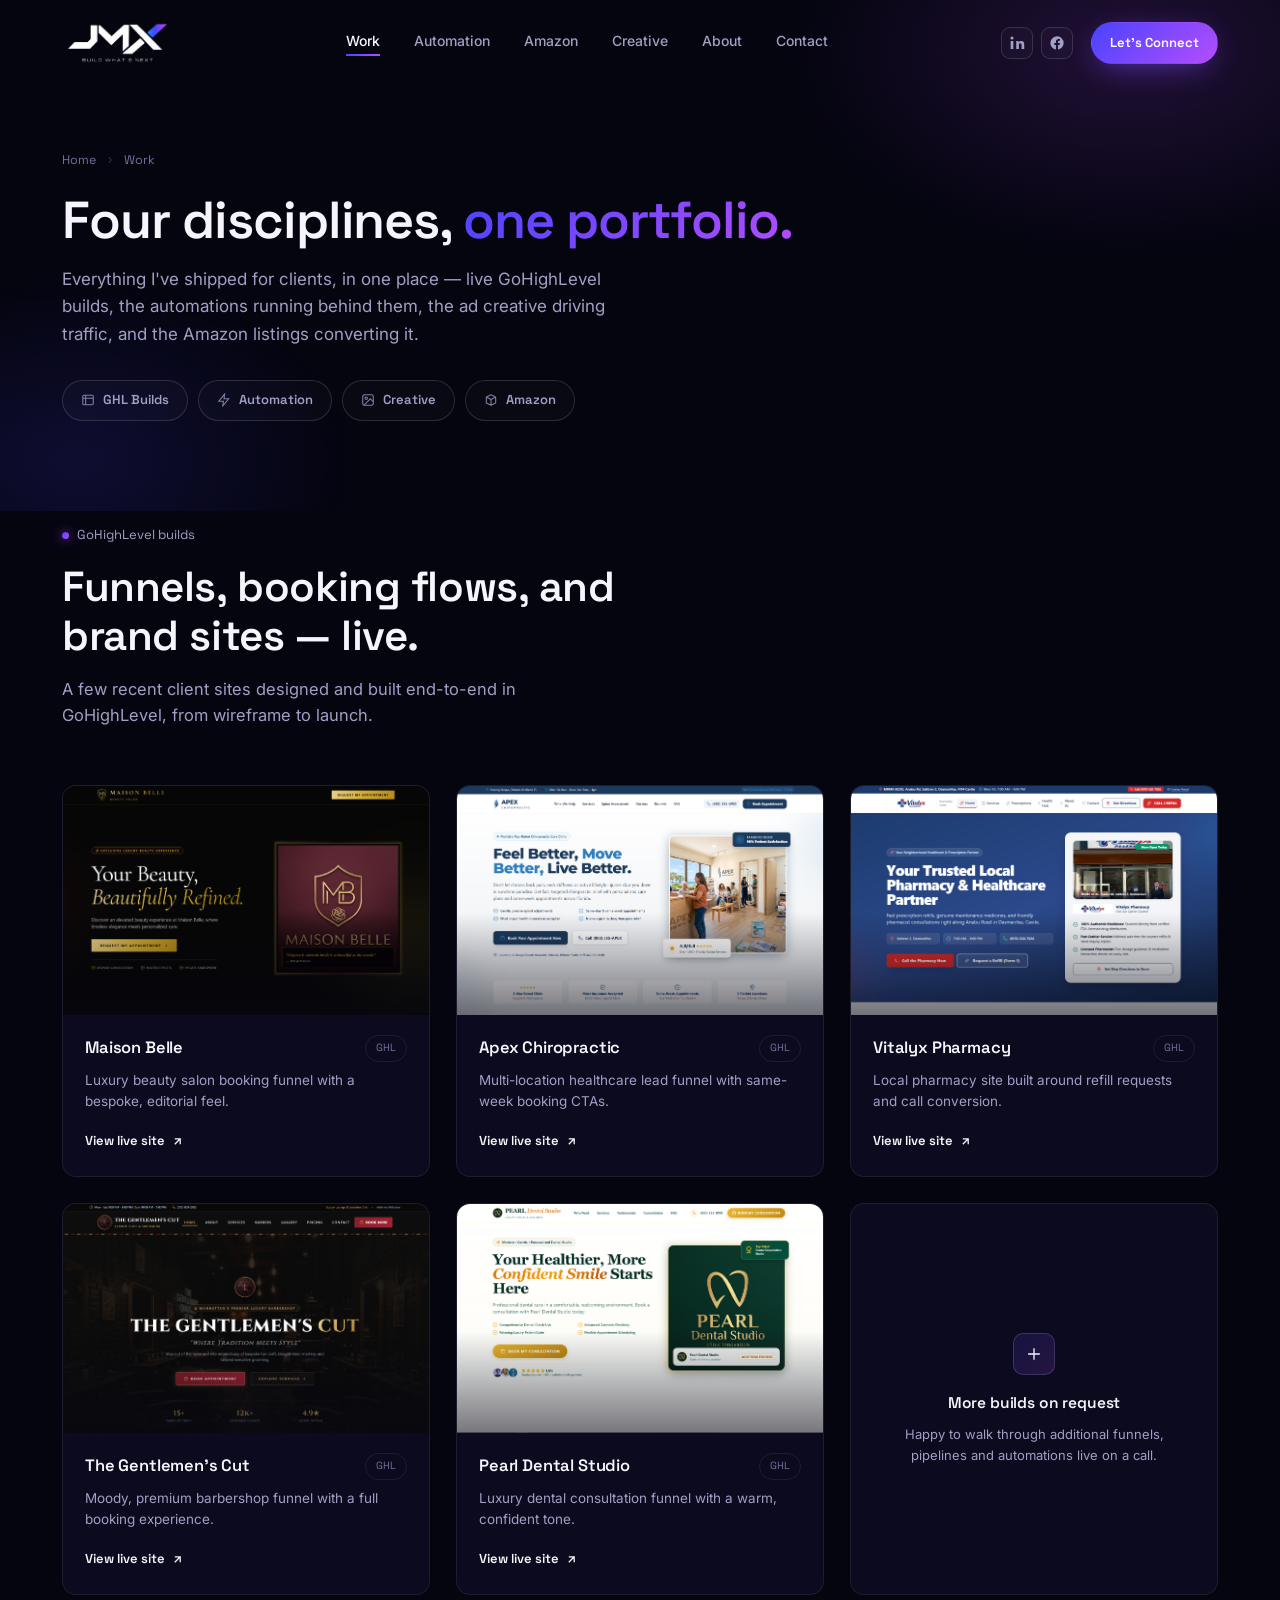
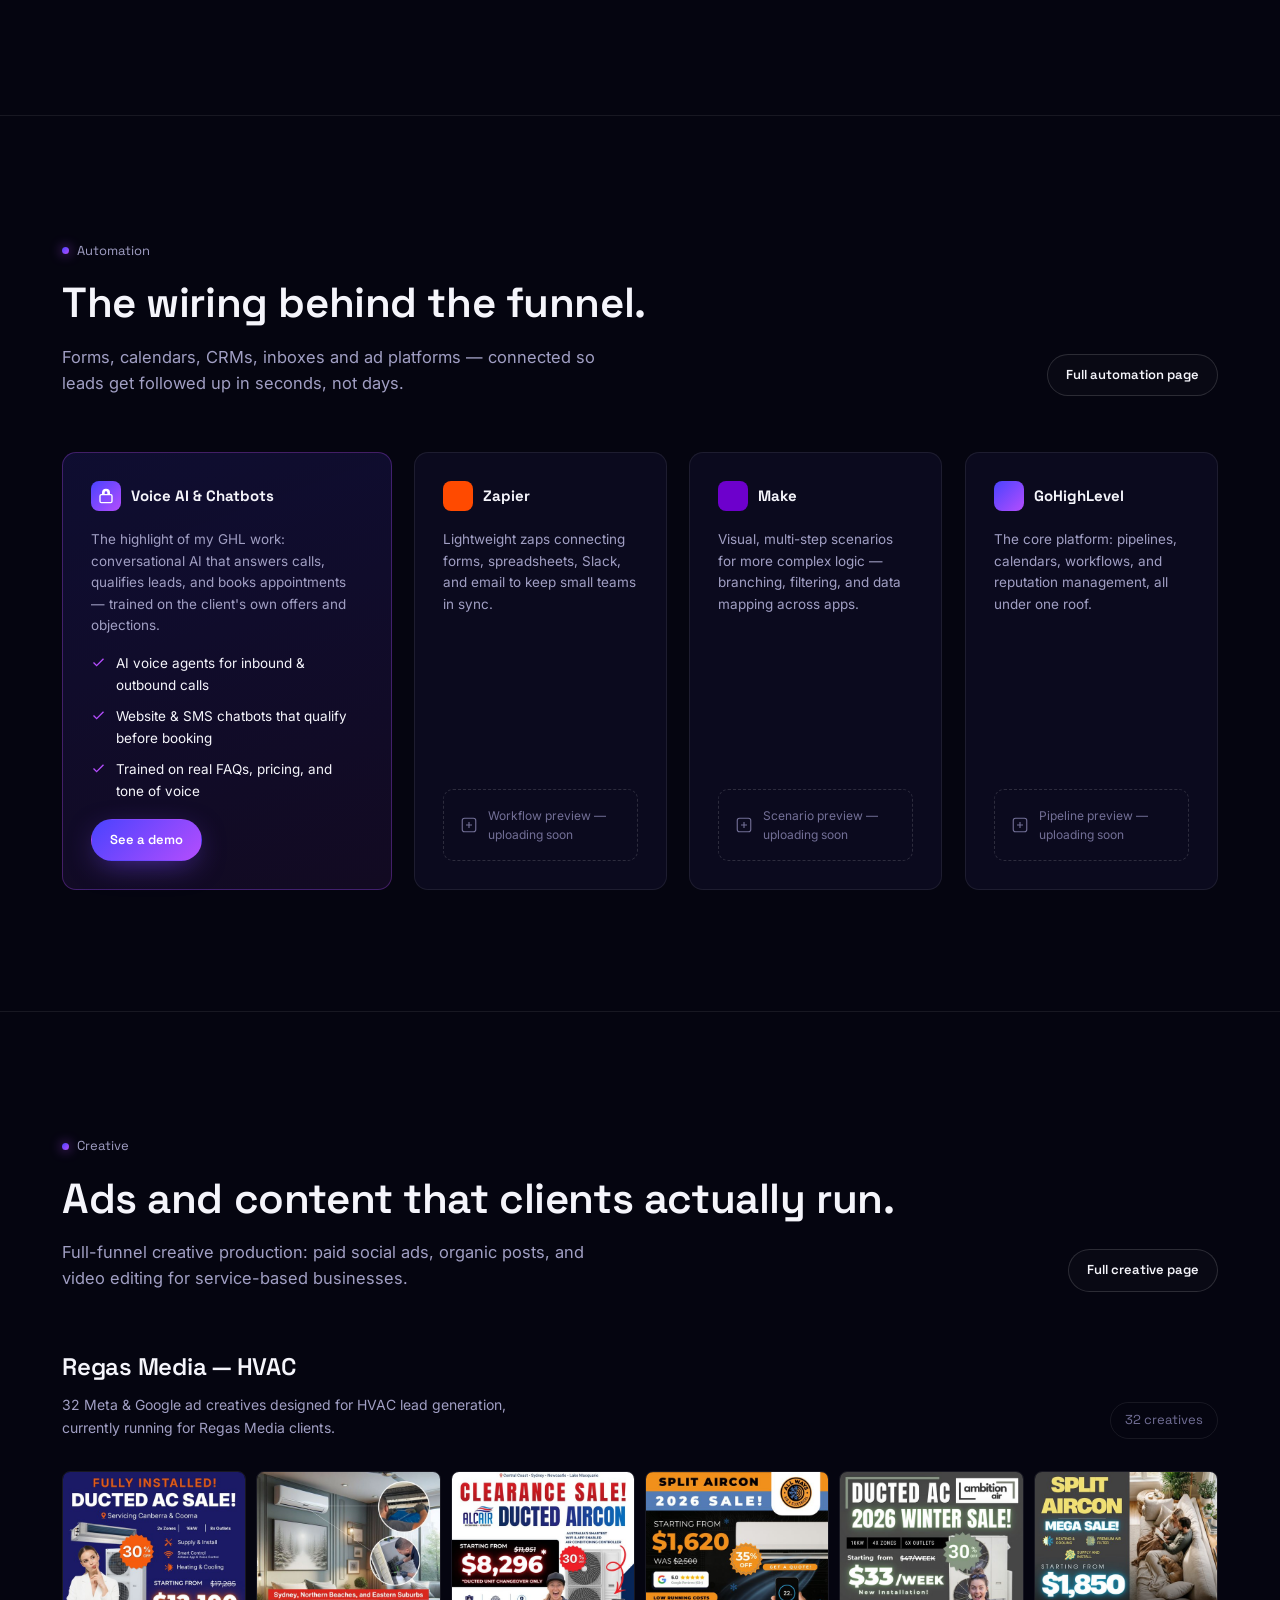
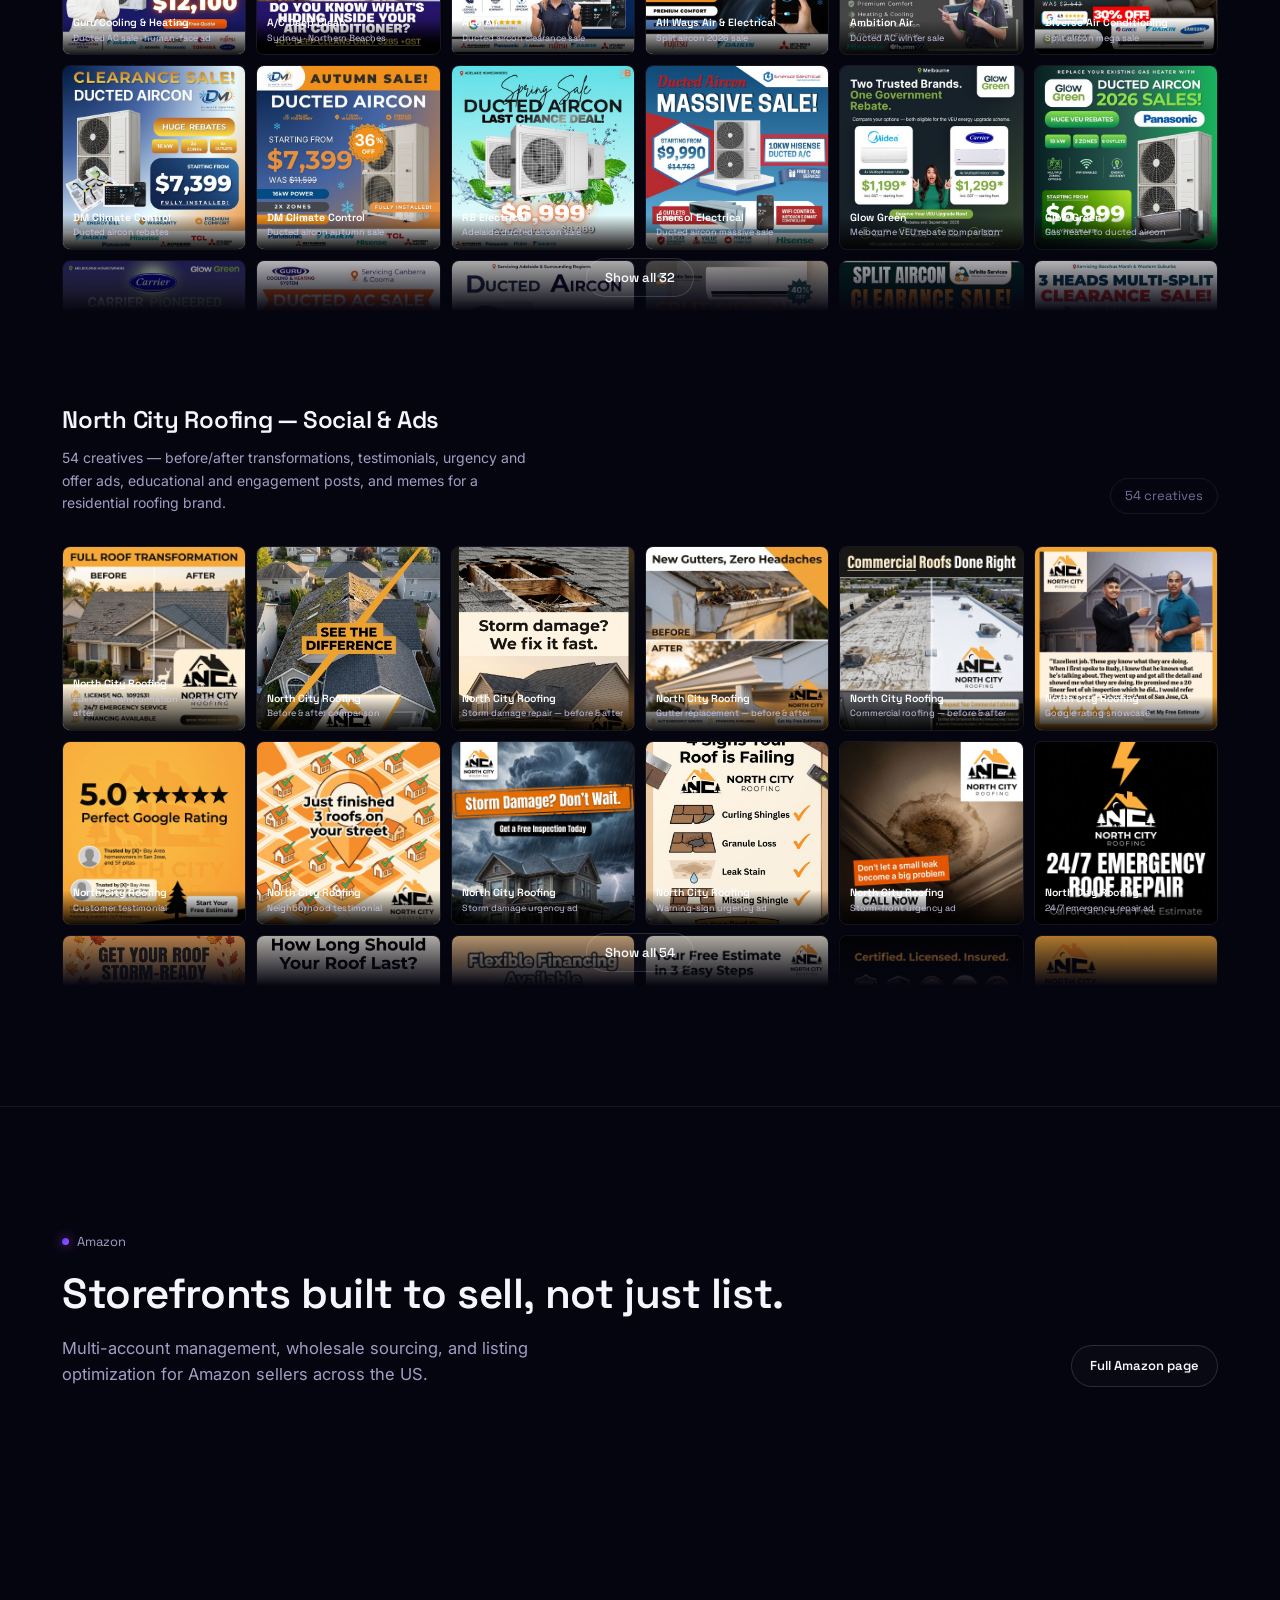
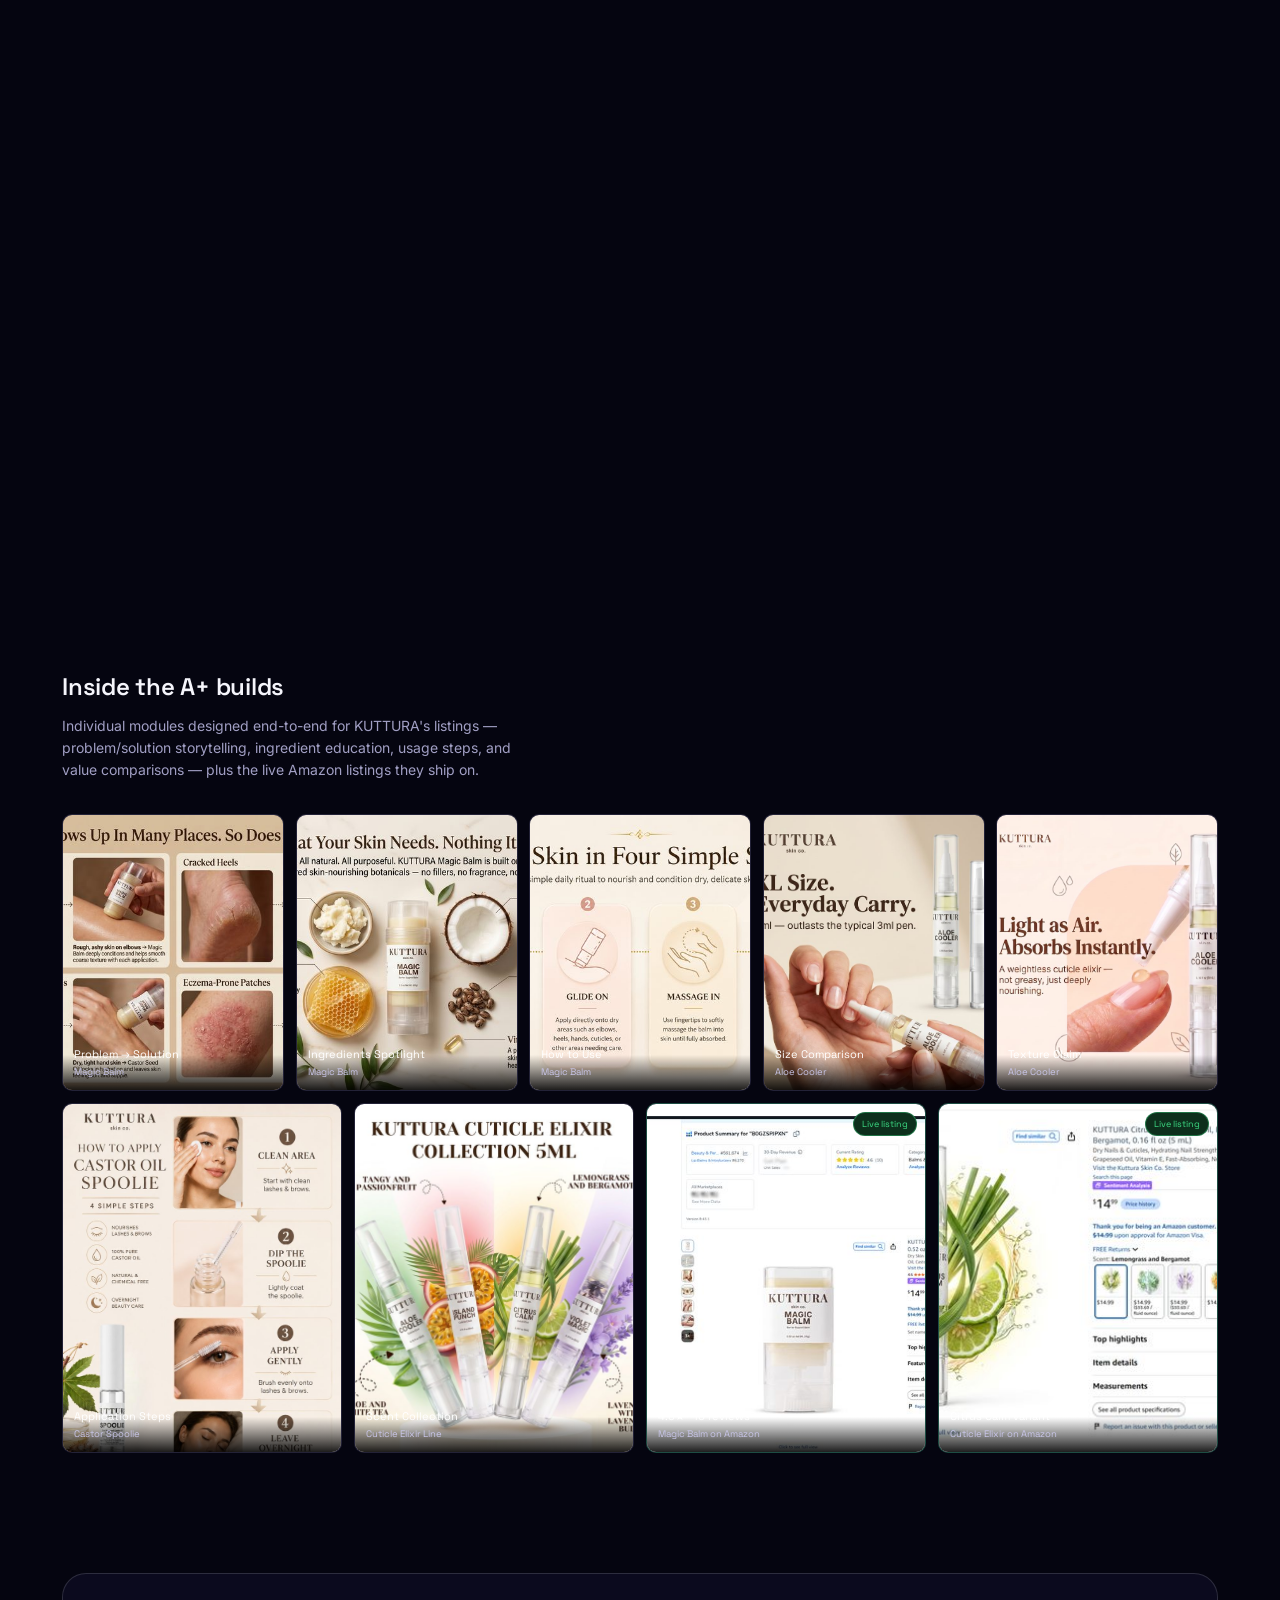
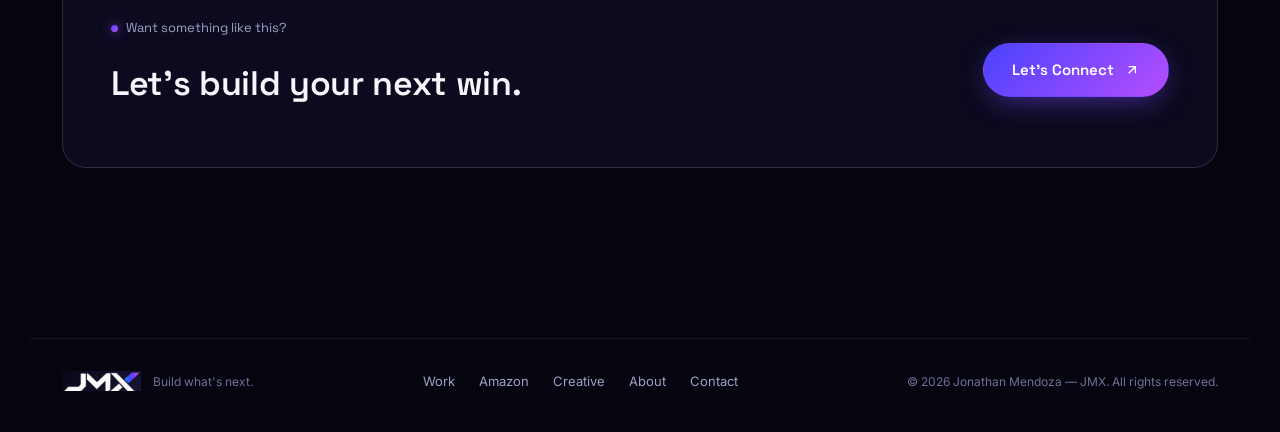
==== commit bac4c6a3: "Update work.html" ====
--- a/work.html
+++ b/work.html
@@ -306,6 +306,29 @@
   </div>
 </section>
 
+<!-- ============================================================ LIGHTBOX -->
+<div class="hl-modal" id="hlModal" aria-hidden="true">
+  <div class="hl-modal-backdrop" data-hl-close></div>
+  <div class="hl-modal-panel" role="dialog" aria-modal="true" aria-labelledby="hlModalTitle">
+    <button class="hl-modal-close" data-hl-close type="button" aria-label="Close">
+      <svg width="16" height="16" viewBox="0 0 24 24" fill="none" stroke="currentColor" stroke-width="2.2"><path d="M18 6L6 18M6 6l12 12"/></svg>
+    </button>
+    <div class="hl-modal-media" id="hlModalMedia"></div>
+    <div class="hl-modal-body">
+      <span class="hl-card-tag" id="hlModalTag" style="align-self:flex-start;">Creative</span>
+      <h3 id="hlModalTitle">Title</h3>
+      <p id="hlModalDesc">Description</p>
+      <div class="hl-modal-ctas">
+        <a href="contact.html" class="btn btn-primary">Hire Me Now <svg width="16" height="16" viewBox="0 0 24 24" fill="none" stroke="currentColor" stroke-width="2"><path d="M7 17L17 7M7 7h10v10"/></svg></a>
+        <a href="https://wa.me/639569784942" target="_blank" rel="noopener" class="btn btn-whatsapp">
+          <svg width="17" height="17" viewBox="0 0 24 24" fill="currentColor"><path d="M12 2a10 10 0 00-8.6 15.1L2 22l5.1-1.3A10 10 0 1012 2zm5.8 14.3c-.25.7-1.4 1.35-1.95 1.4-.5.05-1.1.08-1.8-.1a11 11 0 01-4.85-3.1 10 10 0 01-1.95-3.2c-.25-.65-.1-1.35.35-1.85l.5-.55c.2-.2.25-.5.1-.75l-.9-1.9c-.2-.4-.65-.45-1-.15-.6.5-1.25 1.35-1.25 2.6 0 1.65 1.2 3.6 1.4 3.85.2.25 2.4 3.85 6 5.2 3 1.1 3.4.85 4.05.75.65-.1 2.05-.85 2.35-1.65.3-.8.3-1.5.2-1.65-.1-.15-.35-.25-.7-.4z"/></svg>
+          Chat on WhatsApp
+        </a>
+      </div>
+    </div>
+  </div>
+</div>
+
 <footer class="footer">
   <div class="wrap">
     <div class="footer-brand"><img src="assets/logo-mark.png" alt="JMX"><span>Build what's next.</span></div>
@@ -322,4 +345,4 @@
 
 <script src="script.js"></script>
 </body>
-</html>+</html>
